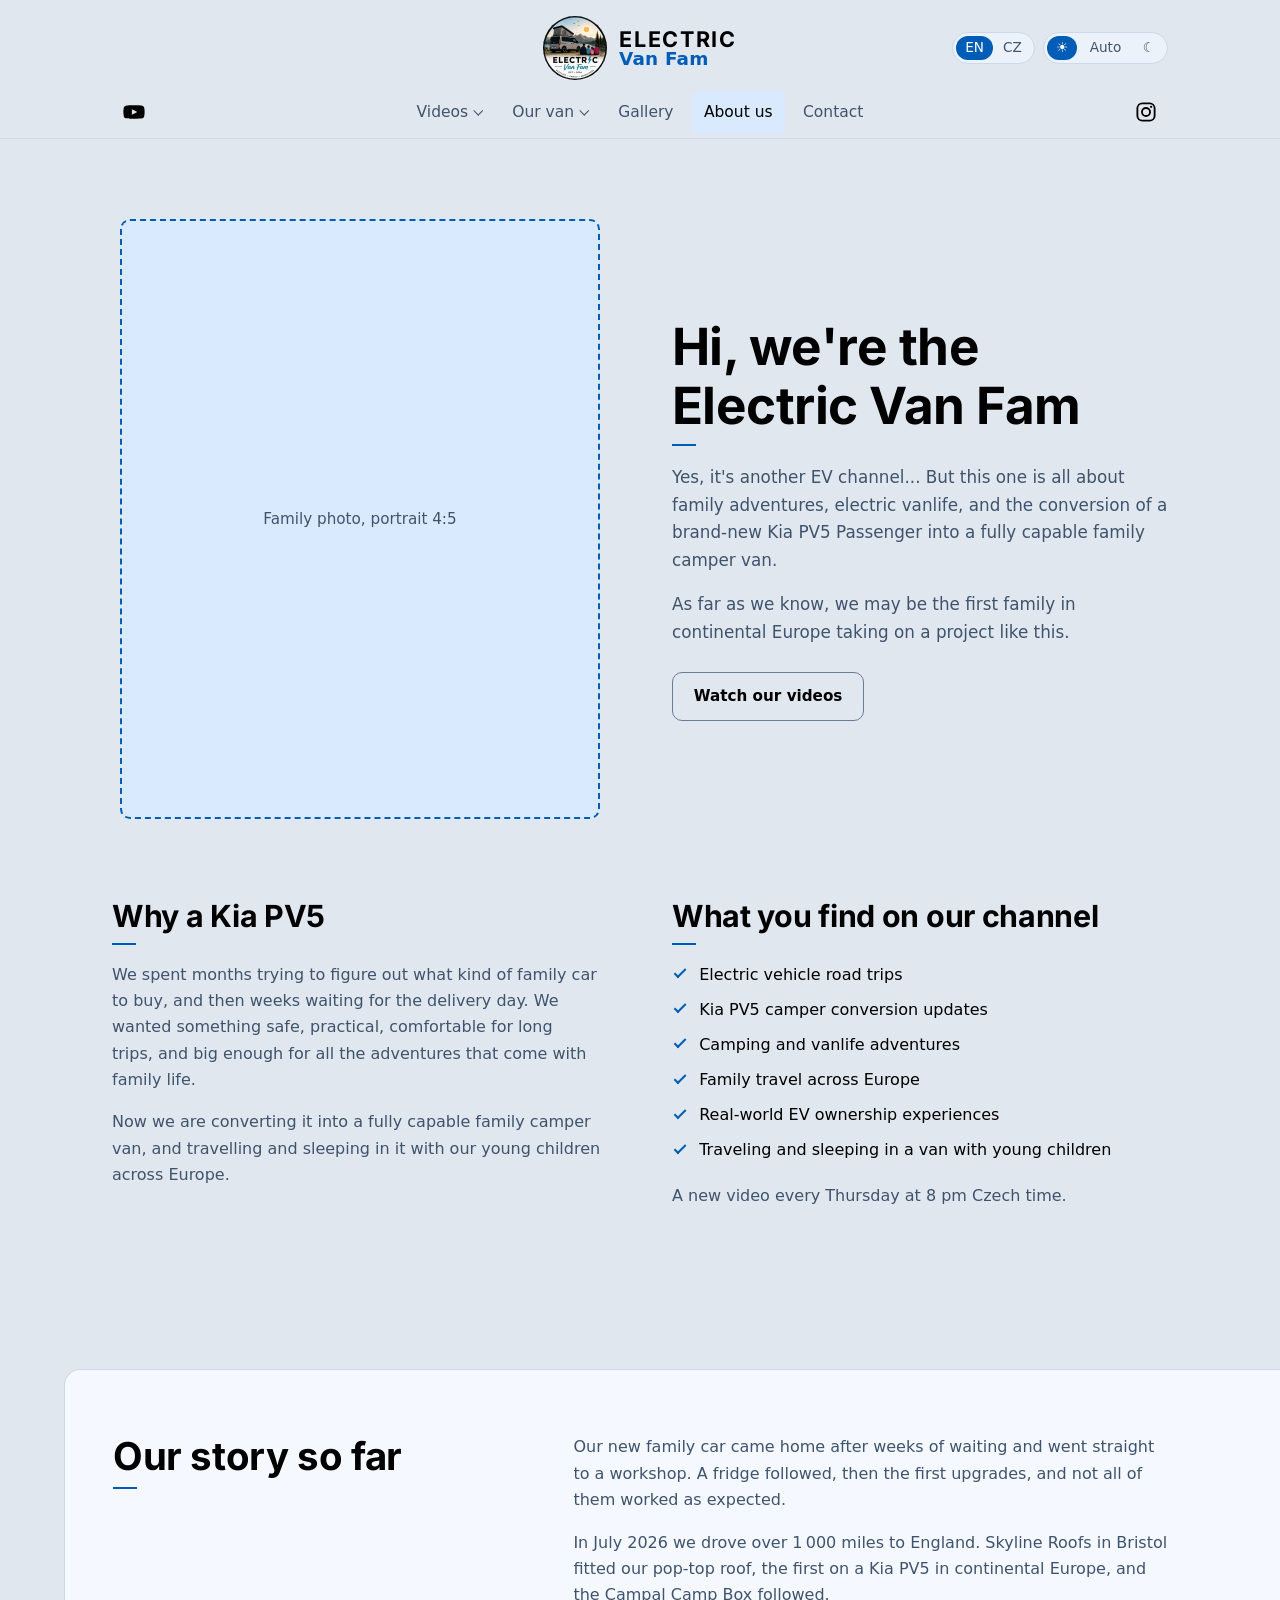
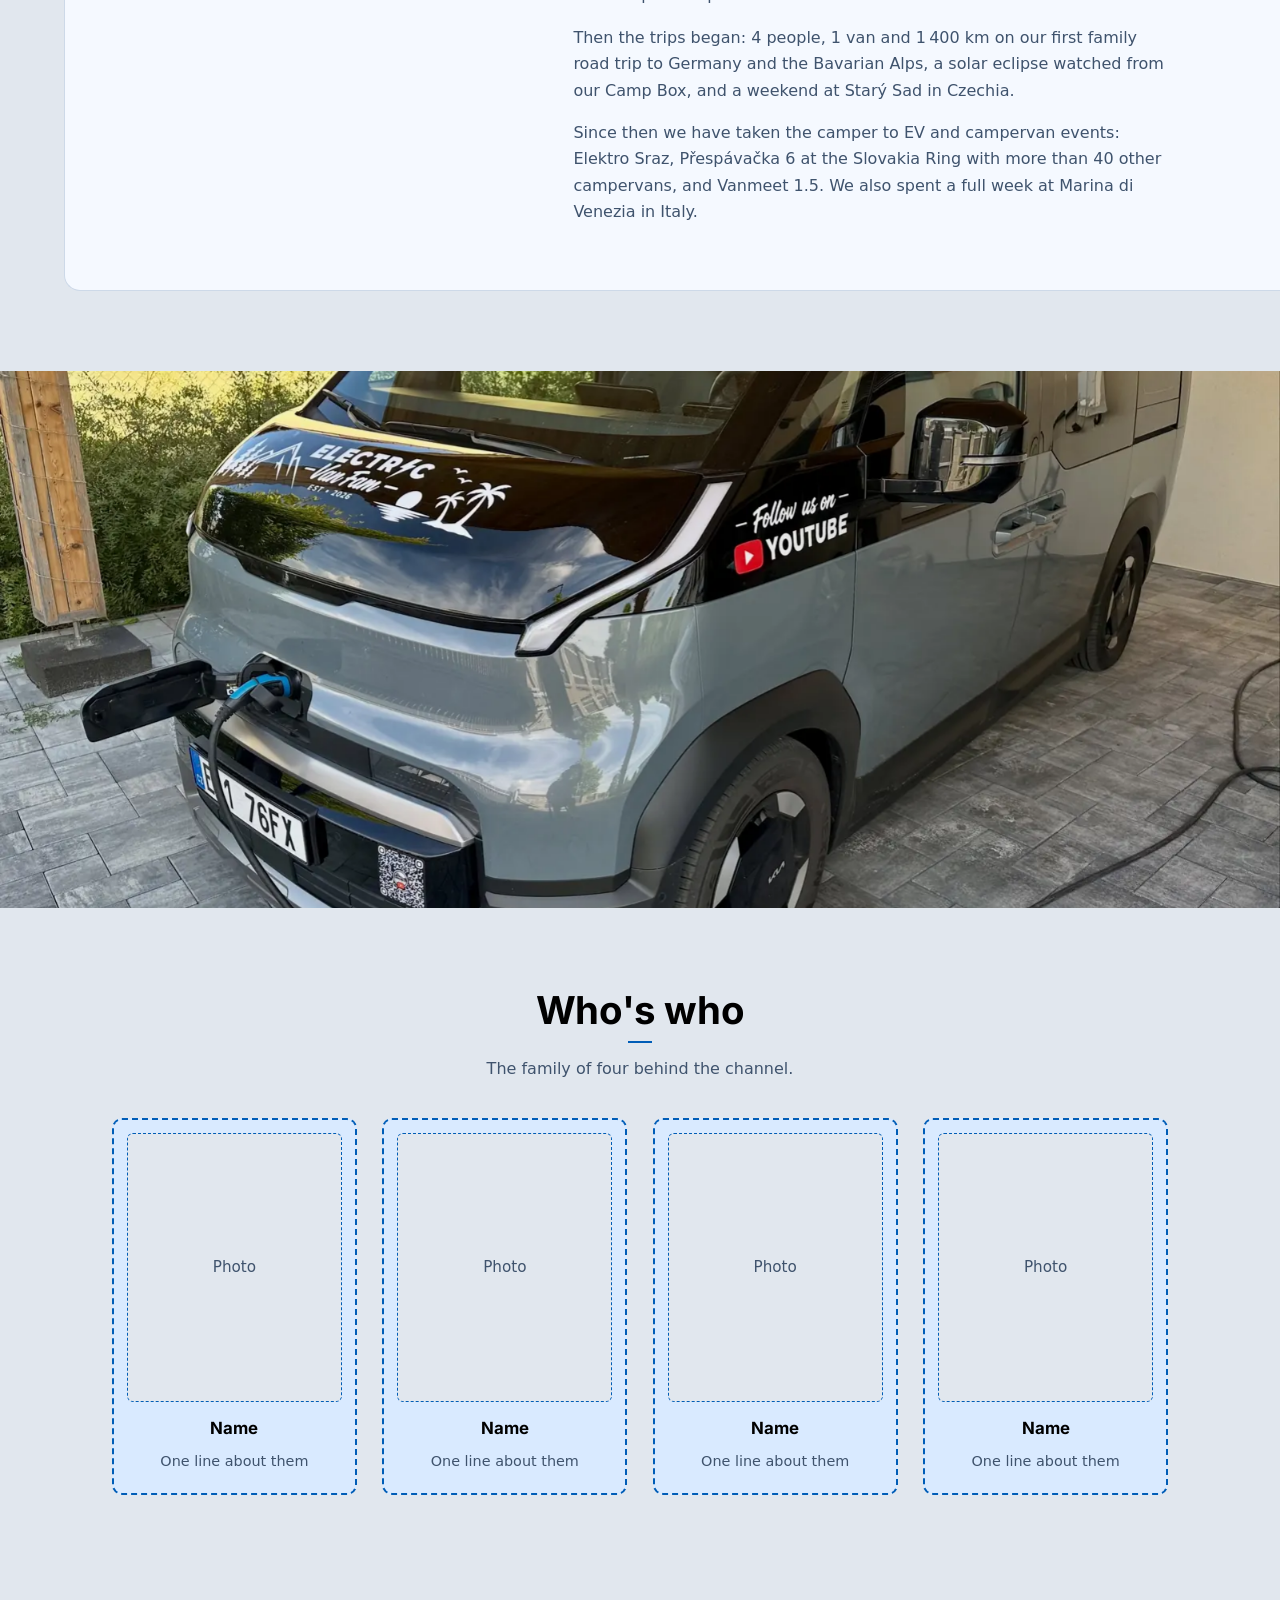
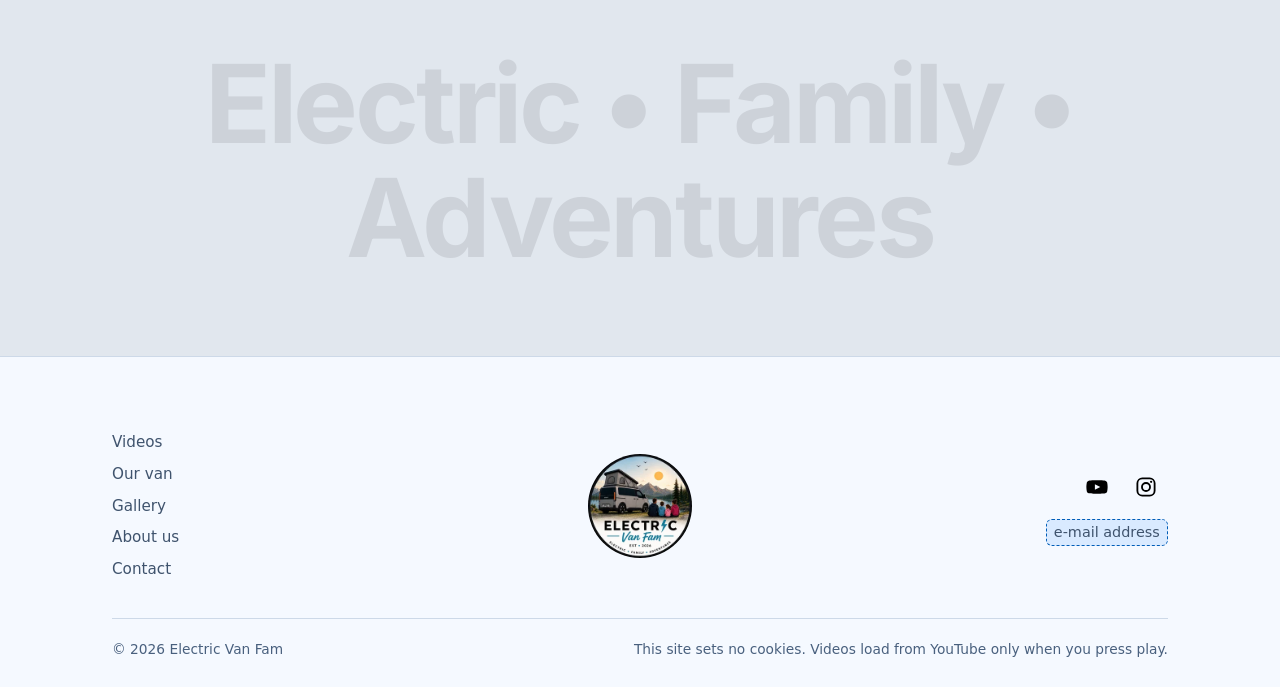
==== electric-van-web/about.html @ 64cd613d "electric-van-web: deploy site/ of jakubdostal233/electric-van-web at 565219d" ====
<!DOCTYPE html>
<html lang="en" data-theme="auto"
      data-title-en="About us - Electric Van Fam"
      data-title-cs="O nás - Electric Van Fam">
  <head>
    <meta charset="utf-8" />
    <meta name="robots" content="noindex" />
    <meta name="viewport" content="width=device-width, initial-scale=1" />
    <title>About us - Electric Van Fam</title>
    <meta name="description" content="We are the Electric Van Fam: a family of four converting a brand-new Kia PV5 Passenger into a family camper van, with electric road trips and camping across Europe." />
    <meta property="og:title" content="About us - Electric Van Fam" />
    <meta property="og:description" content="A family of four, a brand-new Kia PV5 and its camper conversion: who we are and what we share." />
    <meta property="og:type" content="website" />
    <link rel="icon" href="assets/img/favicon-32.png" sizes="32x32" type="image/png" />
    <link rel="apple-touch-icon" href="assets/img/apple-touch-icon-180.png" />

    <!-- Resolve the theme BEFORE first paint; `preload` stops the first paint from animating.
         ?theme=light|dark|auto, ?lang=en|cs and ?template=<family> deep-link a state. -->
    <script>
      (function () {
        var d = document.documentElement;
        d.classList.add("js", "preload");
        var q = new URLSearchParams(location.search);
        var ls = function (k) { try { return localStorage.getItem(k); } catch (e) { return null; } };
        d.setAttribute("data-theme", q.get("theme") || ls("pers-ui-theme") || "light");
        var tpl = q.get("template");
        if (tpl && /^(jdsign|aurora|bento|brutalist|devdark|scholarly)$/.test(tpl)) d.setAttribute("data-template", tpl);
      })();
    </script>
    <link rel="stylesheet" href="fonts/fonts.css" />
    <link rel="stylesheet" href="core/base.css" />
    <link rel="stylesheet" href="kits/site.css" />
    <!-- The design family, jdsign (its accent matches the channel's brand blue): one template stylesheet, which imports its skin. -->
    <link id="template-css" rel="stylesheet" href="templates/site/jdsign.css" />
    <script>
      (function () {
        var t = document.documentElement.getAttribute("data-template");
        if (t) document.getElementById("template-css").href = "templates/site/" + t + ".css";
      })();
    </script>
    <link rel="stylesheet" href="assets/site.css" />
  </head>
  <body>
    <!-- ===== chrome:icons (identical on every page) ===== -->
    <svg width="0" height="0" style="position:absolute" aria-hidden="true" focusable="false">
      <symbol id="i-youtube" viewBox="0 0 24 24"><path fill="currentColor" fill-rule="evenodd" d="M23.1 7.2a3 3 0 0 0-2.1-2.1C19.1 4.6 12 4.6 12 4.6s-7.1 0-9 .5A3 3 0 0 0 .9 7.2 31 31 0 0 0 .4 12c0 1.6.2 3.2.5 4.8A3 3 0 0 0 3 18.9c1.9.5 9 .5 9 .5s7.1 0 9-.5a3 3 0 0 0 2.1-2.1c.3-1.6.5-3.2.5-4.8s-.2-3.2-.5-4.8zM9.7 15.1V8.9l5.9 3.1-5.9 3.1z"/></symbol>
      <symbol id="i-instagram" viewBox="0 0 24 24"><g fill="none" stroke="currentColor" stroke-width="2"><rect x="2.6" y="2.6" width="18.8" height="18.8" rx="5.4"/><circle cx="12" cy="12" r="4.4"/></g><circle cx="17.6" cy="6.4" r="1.25" fill="currentColor"/></symbol>
      <symbol id="i-play" viewBox="0 0 24 24"><path fill="currentColor" d="M7 4.5v15l13-7.5z"/></symbol>
      <symbol id="i-bolt" viewBox="0 0 24 24"><path fill="currentColor" d="M13.5 1.5 3.8 13.6h6.6l-1.6 8.9 10-12.6h-6.7z"/></symbol>
      <symbol id="i-zoom" viewBox="0 0 24 24"><g fill="none" stroke="currentColor" stroke-width="2.2" stroke-linecap="round"><circle cx="10.5" cy="10.5" r="6.5"/><path d="M15.5 15.5 21 21M10.5 7.5v6M7.5 10.5h6"/></g></symbol>
      <symbol id="i-menu" viewBox="0 0 24 24"><path fill="none" stroke="currentColor" stroke-width="2.2" stroke-linecap="round" d="M4 7h16M4 12h16M4 17h16"/></symbol>
      <symbol id="i-x" viewBox="0 0 24 24"><path fill="none" stroke="currentColor" stroke-width="2.2" stroke-linecap="round" d="M6 6l12 12M18 6 6 18"/></symbol>
      <symbol id="i-mail" viewBox="0 0 24 24"><g fill="none" stroke="currentColor" stroke-width="2" stroke-linejoin="round"><rect x="2.5" y="4.5" width="19" height="15" rx="2.5"/><path d="m3.5 6.5 8.5 6.5 8.5-6.5"/></g></symbol>
    </svg>
    <!-- ===== /chrome:icons ===== -->

    <!-- ===== chrome:header (identical on every page except aria-current) ===== -->
    <a class="skip-link" href="#main"><span class="lang-en">Skip to content</span><span class="lang-cs">Přejít na obsah</span></a>
    <header class="site-header">
      <div class="container header-top">
        <a class="brand" href="index.html">
          <img class="brand-badge" src="assets/img/logo-256.webp" width="64" height="64" alt="" />
          <span class="brand-word"><span class="brand-top">Electric</span> <span class="brand-bottom">Van Fam</span></span>
        </a>
        <div class="header-controls">
          <div id="lang-mount"></div>
          <div id="theme-mount"></div>
        </div>
      </div>
      <div class="container header-nav-row">
        <span class="social-slot left">
          <a class="icon-link" href="https://youtube.com/@electricvanfam?si=Grp4nOMV1Lf5DhQu" target="_blank" rel="noopener"
             aria-label="Electric Van Fam on YouTube" data-aria-label-en="Electric Van Fam on YouTube" data-aria-label-cs="Electric Van Fam na YouTube"
             title="YouTube"><svg aria-hidden="true"><use href="#i-youtube"/></svg></a>
        </span>
        <button class="menu-toggle" type="button" aria-expanded="false" aria-controls="site-menu" aria-label="Open menu">
          <svg class="i-open" aria-hidden="true"><use href="#i-menu"/></svg>
          <svg class="i-close" aria-hidden="true"><use href="#i-x"/></svg>
        </button>
        <nav class="site-nav" id="site-menu" aria-label="Main" data-aria-label-en="Main" data-aria-label-cs="Hlavní">
          <ul>
            <li class="has-sub"><a href="videos.html"><span class="lang-en">Videos</span><span class="lang-cs">Videa</span></a>
              <ul class="sub">
                <li><a href="videos.html#episodes"><span class="lang-en">Episodes</span><span class="lang-cs">Díly</span></a></li>
                <li><a href="videos.html#shorts"><span class="lang-en">Shorts</span><span class="lang-cs">Shorts</span></a></li>
                <li><a href="videos.html#playlists"><span class="lang-en">Playlists</span><span class="lang-cs">Playlisty</span></a></li>
              </ul>
            </li>
            <li class="has-sub"><a href="van.html"><span class="lang-en">Our van</span><span class="lang-cs">Naše dodávka</span></a>
              <ul class="sub">
                <li><a href="van.html#build"><span class="lang-en">The build</span><span class="lang-cs">Přestavba</span></a></li>
                <li><a href="van.html#gear"><span class="lang-en">Gear &amp; partners</span><span class="lang-cs">Vybavení a partneři</span></a></li>
                <li><a href="van.html#faq"><span class="lang-en">Questions</span><span class="lang-cs">Otázky</span></a></li>
              </ul>
            </li>
            <li><a href="gallery.html"><span class="lang-en">Gallery</span><span class="lang-cs">Galerie</span></a></li>
            <li><a href="about.html" aria-current="page"><span class="lang-en">About us</span><span class="lang-cs">O nás</span></a></li>
            <li><a href="contact.html"><span class="lang-en">Contact</span><span class="lang-cs">Kontakt</span></a></li>
          </ul>
        </nav>
        <span class="social-slot right">
          <a class="icon-link" href="https://instagram.com/electric.van.fam?xtok=amt4czhjMHRxbmlt" target="_blank" rel="noopener"
             aria-label="Electric Van Fam on Instagram" data-aria-label-en="Electric Van Fam on Instagram" data-aria-label-cs="Electric Van Fam na Instagramu"
             title="Instagram"><svg aria-hidden="true"><use href="#i-instagram"/></svg></a>
        </span>
      </div>
    </header>
    <!-- ===== /chrome:header ===== -->

    <main id="main">
      <!-- ================= TWO-COLUMN INTRO ================= -->
      <section class="section about-intro" aria-labelledby="page-title">
        <div class="container intro-2col">
          <div class="intro-media">
            <!-- TODO(owner): a family photo for the About page, portrait 4:5, at least 1200 px wide -->
            <div class="todo-block intro-photo"><span class="lang-en">Family photo, portrait 4:5</span><span class="lang-cs">Rodinná fotka na výšku, 4:5</span></div>
          </div>
          <div class="intro-text">
            <h1 id="page-title"><span class="lang-en">Hi, we're the Electric Van Fam</span><span class="lang-cs">Ahoj, jsme Electric Van Fam</span></h1>
            <div class="lang-en">
              <p>Yes, it's another EV channel... But this one is all about family adventures, electric vanlife, and the conversion of a brand-new Kia PV5 Passenger into a fully capable family camper van.</p>
              <p>As far as we know, we may be the first family in continental Europe taking on a project like this.</p>
            </div>
            <div class="lang-cs">
              <p>Ano, další kanál o elektromobilech... Tenhle je ale hlavně o rodinných dobrodružstvích, elektrickém vanlife a přestavbě zbrusu nové Kia PV5 Passenger na plnohodnotnou rodinnou obytnou dodávku.</p>
              <p>Pokud víme, jsme možná první rodina v kontinentální Evropě, která se do takového projektu pustila.</p>
            </div>
            <a class="btn btn-ghost" href="videos.html"><span class="lang-en">Watch our videos</span><span class="lang-cs">Pustit si naše videa</span></a>
          </div>
        </div>
      </section>

      <!-- ================= TWO TEXT COLUMNS ================= -->
      <section class="section" aria-label="Why a Kia PV5, and what is on our channel" data-aria-label-en="Why a Kia PV5, and what is on our channel" data-aria-label-cs="Proč Kia PV5 a co je na našem kanálu">
        <div class="container text-cols">
          <div class="text-col reveal">
            <h2><span class="lang-en">Why a Kia PV5</span><span class="lang-cs">Proč právě Kia PV5</span></h2>
            <div class="lang-en">
              <p>We spent months trying to figure out what kind of family car to buy, and then weeks waiting for the delivery day. We wanted something safe, practical, comfortable for long trips, and big enough for all the adventures that come with family life.</p>
              <p>Now we are converting it into a fully capable family camper van, and travelling and sleeping in it with our young children across Europe.</p>
            </div>
            <div class="lang-cs">
              <p>Několik měsíců jsme vybírali, jaké rodinné auto koupit, a pak týdny čekali na den předání. Chtěli jsme auto bezpečné, praktické, pohodlné na dlouhé cesty a dost velké na všechna dobrodružství, která rodinný život přináší.</p>
              <p>Teď z něj děláme plnohodnotnou rodinnou obytnou dodávku a cestujeme a spíme v ní s našimi malými dětmi po Evropě.</p>
            </div>
          </div>
          <div class="text-col reveal">
            <h2><span class="lang-en">What you find on our channel</span><span class="lang-cs">Co najdete na našem kanálu</span></h2>
            <ul class="tick-list lang-en">
              <li>Electric vehicle road trips</li>
              <li>Kia PV5 camper conversion updates</li>
              <li>Camping and vanlife adventures</li>
              <li>Family travel across Europe</li>
              <li>Real-world EV ownership experiences</li>
              <li>Traveling and sleeping in a van with young children</li>
            </ul>
            <ul class="tick-list lang-cs">
              <li>Výlety elektromobilem</li>
              <li>Novinky z přestavby Kia PV5 na obytňák</li>
              <li>Kempování a vanlife</li>
              <li>Rodinné cestování po Evropě</li>
              <li>Skutečné zkušenosti s elektromobilem v běžném provozu</li>
              <li>Cestování a spaní v dodávce s malými dětmi</li>
            </ul>
            <p class="lang-en">A new video every Thursday at 8 pm Czech time.</p>
            <p class="lang-cs">Nové video každý čtvrtek ve 20:00.</p>
          </div>
        </div>
      </section>

      <!-- ================= OFFSET BOX: OUR STORY ================= -->
      <section class="offset-wrap" aria-labelledby="story-title">
        <div class="offset-box">
          <div class="offset-inner text-split">
            <div class="offset-text reveal">
              <h2 id="story-title"><span class="lang-en">Our story so far</span><span class="lang-cs">Náš dosavadní příběh</span></h2>
            </div>
            <div class="offset-text reveal">
              <div class="lang-en">
                <p>Our new family car came home after weeks of waiting and went straight to a workshop. A fridge followed, then the first upgrades, and not all of them worked as expected.</p>
                <p>In July 2026 we drove over 1&#8239;000 miles to England. Skyline Roofs in Bristol fitted our pop-top roof, the first on a Kia PV5 in continental Europe, and the Campal Camp Box followed.</p>
                <p>Then the trips began: 4 people, 1 van and 1&#8239;400 km on our first family road trip to Germany and the Bavarian Alps, a solar eclipse watched from our Camp Box, and a weekend at Starý Sad in Czechia.</p>
                <p>Since then we have taken the camper to EV and campervan events: Elektro Sraz, Přespávačka 6 at the Slovakia Ring with more than 40 other campervans, and Vanmeet 1.5. We also spent a full week at Marina di Venezia in Italy.</p>
              </div>
              <div class="lang-cs">
                <p>Naše nové rodinné auto dorazilo po týdnech čekání a hned jelo do dílny. Pak přišla lednice a první vylepšení, a ne všechna dopadla podle plánu.</p>
                <p>V červenci 2026 jsme ujeli přes 1&#8239;000 mil do Anglie. Skyline Roofs v Bristolu nám namontovali výklopnou střechu, první na Kia PV5 v kontinentální Evropě, a pak přišel Campal Camp Box.</p>
                <p>Pak začaly výlety: čtyři lidé, jedna dodávka a 1&#8239;400 km na naší první rodinné cestě do Německa a Bavorských Alp, zatmění Slunce sledované z Camp Boxu a víkend ve Starém Sadu.</p>
                <p>Od té doby jsme s obytňákem byli na srazech elektromobilů a obytných aut: na Elektro Srazu, na Přespávačce 6 na Slovakia Ringu s více než 40 dalšími obytňáky a na Vanmeetu 1.5. A celý týden jsme strávili v Marina di Venezia v Itálii.</p>
              </div>
            </div>
          </div>
        </div>
      </section>

      <!-- ================= PARALLAX BAND ================= -->
      <div class="band" aria-hidden="true">
        <img src="assets/img/ig/DdPMs1oCEB_-1600.webp"
             srcset="assets/img/ig/DdPMs1oCEB_-800.webp 800w, assets/img/ig/DdPMs1oCEB_-1600.webp 1600w, assets/img/ig/DdPMs1oCEB_-2400.webp 2400w"
             sizes="100vw" alt="" loading="lazy" />
      </div>

      <!-- ================= WHO'S WHO ================= -->
      <section class="section" aria-labelledby="who-title">
        <div class="container">
          <div class="section-head center">
            <h2 id="who-title"><span class="lang-en">Who's who</span><span class="lang-cs">Kdo je kdo</span></h2>
            <p class="lang-en">The family of four behind the channel.</p>
            <p class="lang-cs">Čtyřčlenná rodina, která za kanálem stojí.</p>
          </div>
          <div class="people-grid">
            <!-- TODO(owner): family member 1 - a portrait photo (4:5), the first name and one line about them -->
            <div class="todo-block person-card">
              <span class="person-photo"><span class="lang-en">Photo</span><span class="lang-cs">Fotka</span></span>
              <strong class="person-name"><span class="lang-en">Name</span><span class="lang-cs">Jméno</span></strong>
              <span class="person-line"><span class="lang-en">One line about them</span><span class="lang-cs">Jedna věta o něm nebo o ní</span></span>
            </div>
            <!-- TODO(owner): family member 2 - a portrait photo (4:5), the first name and one line about them -->
            <div class="todo-block person-card">
              <span class="person-photo"><span class="lang-en">Photo</span><span class="lang-cs">Fotka</span></span>
              <strong class="person-name"><span class="lang-en">Name</span><span class="lang-cs">Jméno</span></strong>
              <span class="person-line"><span class="lang-en">One line about them</span><span class="lang-cs">Jedna věta o něm nebo o ní</span></span>
            </div>
            <!-- TODO(owner): family member 3 - a portrait photo (4:5), the first name and one line about them -->
            <div class="todo-block person-card">
              <span class="person-photo"><span class="lang-en">Photo</span><span class="lang-cs">Fotka</span></span>
              <strong class="person-name"><span class="lang-en">Name</span><span class="lang-cs">Jméno</span></strong>
              <span class="person-line"><span class="lang-en">One line about them</span><span class="lang-cs">Jedna věta o něm nebo o ní</span></span>
            </div>
            <!-- TODO(owner): family member 4 - a portrait photo (4:5), the first name and one line about them -->
            <div class="todo-block person-card">
              <span class="person-photo"><span class="lang-en">Photo</span><span class="lang-cs">Fotka</span></span>
              <strong class="person-name"><span class="lang-en">Name</span><span class="lang-cs">Jméno</span></strong>
              <span class="person-line"><span class="lang-en">One line about them</span><span class="lang-cs">Jedna věta o něm nebo o ní</span></span>
            </div>
          </div>
        </div>
      </section>

      <!-- ================= GIANT TAGLINE ================= -->
      <div class="tagline-giant" aria-hidden="true"><p>Electric • Family • Adventures</p></div>
    </main>

    <!-- ===== chrome:footer (identical on every page) ===== -->
    <footer class="site-footer">
      <div class="container">
        <div class="footer-cols">
          <ul class="footer-nav">
            <li><a href="videos.html"><span class="lang-en">Videos</span><span class="lang-cs">Videa</span></a></li>
            <li><a href="van.html"><span class="lang-en">Our van</span><span class="lang-cs">Naše dodávka</span></a></li>
            <li><a href="gallery.html"><span class="lang-en">Gallery</span><span class="lang-cs">Galerie</span></a></li>
            <li><a href="about.html"><span class="lang-en">About us</span><span class="lang-cs">O nás</span></a></li>
            <li><a href="contact.html"><span class="lang-en">Contact</span><span class="lang-cs">Kontakt</span></a></li>
          </ul>
          <div class="footer-logo"><img src="assets/img/logo-256.webp" width="104" height="104" loading="lazy" alt="Electric Van Fam" /></div>
          <div class="footer-contact">
            <div class="socials">
              <a class="icon-link" href="https://youtube.com/@electricvanfam?si=Grp4nOMV1Lf5DhQu" target="_blank" rel="noopener" aria-label="YouTube"><svg aria-hidden="true"><use href="#i-youtube"/></svg></a>
              <a class="icon-link" href="https://instagram.com/electric.van.fam?xtok=amt4czhjMHRxbmlt" target="_blank" rel="noopener" aria-label="Instagram"><svg aria-hidden="true"><use href="#i-instagram"/></svg></a>
            </div>
            <!-- TODO(owner): the family's public e-mail address -->
            <span class="todo"><span class="lang-en">e-mail address</span><span class="lang-cs">e-mailová adresa</span></span>
          </div>
        </div>
        <div class="footer-bottom">
          <p>© 2026 Electric Van Fam</p>
          <p class="lang-en">This site sets no cookies. Videos load from YouTube only when you press play.</p>
          <p class="lang-cs">Tento web nepoužívá cookies. Videa se z YouTube načtou až po kliknutí na přehrát.</p>
        </div>
      </div>
    </footer>
    <!-- ===== /chrome:footer ===== -->

    <script src="core/theme.js"></script>
    <script src="core/lang.js"></script>
    <script src="assets/site.js"></script>
  </body>
</html>
---- electric-van-web/fonts/fonts.css ----
/* pers-ui - self-hosted @font-face declarations (SIL OFL 1.1, see LICENSE.md).
   woff2 files are fetched by fetch-fonts.sh. If they are absent, every template
   falls back to a system stack (defined per template), so the gallery still works. */

/* Inter - body sans, all templates */
@font-face { font-family: "Inter"; font-style: normal; font-weight: 400; font-display: swap; src: url("./inter/inter-400.woff2") format("woff2"); }
@font-face { font-family: "Inter"; font-style: normal; font-weight: 500; font-display: swap; src: url("./inter/inter-500.woff2") format("woff2"); }
@font-face { font-family: "Inter"; font-style: normal; font-weight: 600; font-display: swap; src: url("./inter/inter-600.woff2") format("woff2"); }
@font-face { font-family: "Inter"; font-style: normal; font-weight: 700; font-display: swap; src: url("./inter/inter-700.woff2") format("woff2"); }
@font-face { font-family: "Inter"; font-style: italic; font-weight: 400; font-display: swap; src: url("./inter/inter-400i.woff2") format("woff2"); }


/* JetBrains Mono - monospace accents, devdark template */
@font-face { font-family: "JetBrains Mono"; font-style: normal; font-weight: 400; font-display: swap; src: url("./jetbrains-mono/jetbrains-mono-400.woff2") format("woff2"); }
@font-face { font-family: "JetBrains Mono"; font-style: normal; font-weight: 500; font-display: swap; src: url("./jetbrains-mono/jetbrains-mono-500.woff2") format("woff2"); }
@font-face { font-family: "JetBrains Mono"; font-style: normal; font-weight: 700; font-display: swap; src: url("./jetbrains-mono/jetbrains-mono-700.woff2") format("woff2"); }
---- electric-van-web/core/base.css ----
/* ============================================================================
   pers-ui - core/base.css
   Consumer-agnostic foundation: reset, layout, typography, a11y, controls, and
   the GENERIC components (buttons, tags, badge, table, code, blockquote, alert,
   forms, footer) - all driven by a CSS custom-property token contract. Load a
   SKIN (skins/<family>.css) for the values and a KIT (kits/site.css or
   kits/docs.css) for page-archetype components. See README.md.

   Token contract a skin must define (values below are neutral fallbacks so
   core/base.css is viewable on its own):
     Surfaces  --bg --surface --surface-2 --border --border-strong
     Text      --text --text-muted --text-faint
     Accent    --accent --accent-2 --accent-contrast --accent-soft --ring
     Shape     --radius-sm --radius --radius-lg
     Depth     --shadow --shadow-lg
     Type      --font-body --font-display --font-mono
     Metrics   --maxw --section-pad
   And for an application kit, the layer added 2026-09-21:
     Spacing   --space-3xs --space-2xs --space-xs --space-sm --space-md --space-lg --space-xl
     Scale     --text-2xs --text-xs --text-sm --text-base --text-xl
     Rhythm    --leading-tight --leading-body
     Shape     --radius-pill --hairline
     Motion    --duration-fast --duration-base --ease-standard
     Solid     --surface-3 --surface-4   (OPAQUE in every skin, for controls)
     State     --focus --focus-width --hover --disabled --accent-fg
               --error --success --warning
   ============================================================================ */

:root {
  --bg: #ffffff;
  --surface: #f7f7f8;
  --surface-2: #eeeef0;
  --border: #e2e2e6;
  --border-strong: #cfcfd6;
  --text: #17171a;
  --text-muted: #5a5a66;
  --text-faint: #8a8a95;
  --accent: #3b5bdb;
  --accent-2: #6f9bff;
  --accent-contrast: #ffffff;
  --accent-soft: rgba(59, 91, 219, 0.1);
  --ring: rgba(59, 91, 219, 0.45);
  --radius-sm: 6px;
  --radius: 12px;
  --radius-lg: 20px;
  --shadow: 0 1px 3px rgba(0, 0, 0, 0.08), 0 1px 2px rgba(0, 0, 0, 0.04);
  --shadow-lg: 0 12px 32px rgba(0, 0, 0, 0.12);
  --font-body: system-ui, -apple-system, "Segoe UI", Roboto, sans-serif;
  --font-display: var(--font-body);
  --font-mono: ui-monospace, "JetBrains Mono", "SFMono-Regular", Menlo, Consolas, monospace;
  --maxw: 1080px;
  --section-pad: clamp(3rem, 8vw, 6rem);

  /* ---- the application layer ------------------------------------------------
     Everything above is what a document or a site needs. A dense application -
     a form of labelled controls, a console, a status banner - needs a spacing
     scale, a type scale, motion and semantic state colour as well, and it needs
     them from EVERY skin rather than from one.

     They live here because this file's job is a neutral default for every token
     in the contract: a skin overrides what its design language cares about and
     inherits the rest. Put them in the skins instead and each of the six owes
     twenty-nine values, five of the six by hand, with nothing checking that any
     of them arrived.

     The structural ones are deliberately identical to jdsign's: a spacing step
     is not a matter of design language, and two scales that agree everywhere
     except one skin is a bug waiting rather than an expression of taste. The
     chromatic ones are neutral and AA-clean against the surfaces above; a skin
     that wants its own red says so.
     -------------------------------------------------------------------------- */
  --space-3xs: 2px;
  --space-2xs: 4px;
  --space-xs: 6px;
  --space-sm: 8px;
  --space-md: 12px;
  --space-lg: 16px;
  --space-xl: 24px;

  --text-2xs: 0.7rem;
  --text-xs: 0.8rem;
  --text-sm: 0.9rem;
  --text-base: 1rem;
  --text-xl: 1.563rem;
  --leading-tight: 1.25;
  --leading-body: 1.6;

  --radius-pill: 999px;
  --hairline: 1px;
  --duration-fast: 120ms;
  --duration-base: 200ms;
  --ease-standard: cubic-bezier(0.2, 0, 0, 1);

  /* Two rungs above and one below the surface ramp, for a control that must read
     as solid. OPAQUE BY CONTRACT: a control painted with a translucent value
     composites against whatever sits behind it, so the same button reads as two
     colours on one page. --surface-2 is translucent in aurora by design, which
     is exactly why a control must not use it. */
  --surface-3: #ffffff;
  --surface-4: #e4e4e8;

  /* The background a native <select> and its option list paint with. It follows
     the raised-control rung unless a skin gives it a colour of its own, which is
     what aurora does - its selects sit on a different plane from its cards. */
  --select-bg: var(--surface-3);

  /* The optional decorative backdrop, layered UNDER --bg by a page that wants
     one: `background: var(--mesh), var(--bg)`. `none` is a valid background-image
     layer, so that declaration stays valid on a skin that offers no backdrop -
     which matters, because an UNDEFINED --mesh invalidates the whole shorthand
     and the page loses its background colour too. Only aurora defines one. */
  --mesh: none;

  --focus: #005db7;
  --focus-width: 3px;
  --hover: #f2f4f8;
  --disabled: #6b6b76;
  --accent-fg: #ffffff;
  --error: #bf001e;
  --success: #006e30;
  --warning: #865400;

  color-scheme: light;
}

/* ---- the application layer, dark -------------------------------------------
   Only the chromatic half is repeated here. A spacing step and a type scale do
   not change with the theme, and repeating them would be two places to edit.

   This block exists because base.css had NO dark defaults at all before: every
   skin carried its own, which was fine while every token a kit used came from
   the skin. The moment a default lives here, a dark skin that does not override
   it inherits the light value - and --surface-3: #ffffff on devdark is a white
   panel on a near-black page. Both selector forms, matching the skins.
   -------------------------------------------------------------------------- */
[data-theme="dark"] {
  --surface-3: #2f343a;
  --surface-4: #14171c;
  --focus: #4e9eff;
  --hover: #24292e;
  --disabled: #8b8b96;
  --accent-fg: #0a0e12;
  --error: #ff6b65;
  --success: #00b352;
  --warning: #d88a00;
}

@media (prefers-color-scheme: dark) {
  :root:not([data-theme="light"]) {
    --surface-3: #2f343a;
    --surface-4: #14171c;
    --focus: #4e9eff;
    --hover: #24292e;
    --disabled: #8b8b96;
    --accent-fg: #0a0e12;
    --error: #ff6b65;
    --success: #00b352;
    --warning: #d88a00;
  }
}

/* Suppress transitions during initial load (removed via JS after `load`) so the
   resolved theme paints instantly instead of animating in from the base defaults. */
html.preload *, html.preload *::before, html.preload *::after { transition: none !important; }

/* ---- reset ---------------------------------------------------------------- */
*, *::before, *::after { box-sizing: border-box; }
* { margin: 0; }
html { -webkit-text-size-adjust: 100%; scroll-behavior: smooth; }
body {
  font-family: var(--font-body);
  background: var(--bg);
  color: var(--text);
  line-height: 1.65;
  -webkit-font-smoothing: antialiased;
  text-rendering: optimizeLegibility;
  transition: background-color 0.3s ease, color 0.3s ease;
}
img, svg, video { display: block; max-width: 100%; height: auto; }
input, button, textarea, select { font: inherit; color: inherit; }
button { cursor: pointer; }
a { color: var(--accent); text-decoration: none; }
a:hover { text-decoration: underline; }
ul, ol { padding-left: 1.25rem; }
:target { scroll-margin-top: 6rem; }

/* ---- typography ----------------------------------------------------------- */
h1, h2, h3, h4 {
  font-family: var(--font-display);
  line-height: 1.15;
  font-weight: 700;
  letter-spacing: -0.01em;
  text-wrap: balance;
}
h1 { font-size: clamp(2.4rem, 6vw, 4rem); }
h2 { font-size: clamp(1.7rem, 3.5vw, 2.4rem); }
h3 { font-size: 1.2rem; }
p { text-wrap: pretty; }

/* ---- accessibility helpers ------------------------------------------------ */
.visually-hidden {
  position: absolute; width: 1px; height: 1px; padding: 0; margin: -1px;
  overflow: hidden; clip: rect(0 0 0 0); white-space: nowrap; border: 0;
}
.skip-link {
  position: absolute; left: 0.5rem; top: -3rem; z-index: 100;
  background: var(--accent); color: var(--accent-contrast);
  padding: 0.5rem 0.9rem; border-radius: var(--radius-sm);
  transition: top 0.2s ease;
}
.skip-link:focus { top: 0.5rem; text-decoration: none; }

:where(a, button, input, textarea, select, [tabindex]):focus-visible {
  outline: 2px solid var(--ring);
  outline-offset: 2px;
  border-radius: var(--radius-sm);
}

/* ---- layout --------------------------------------------------------------- */
.container { width: 100%; max-width: var(--maxw); margin-inline: auto; padding-inline: clamp(1.1rem, 4vw, 2rem); }
.section { padding-block: var(--section-pad); }
.section + .section { padding-top: 0; }

.eyebrow {
  font-family: var(--font-mono);
  font-size: 0.8rem;
  letter-spacing: 0.08em;
  text-transform: uppercase;
  color: var(--text-muted);
  margin-bottom: 0.9rem;
}
.section-title { margin-bottom: 1.6rem; }
.section-title + .section-lead { margin-top: -0.8rem; }
.section-lead { color: var(--text-muted); max-width: 62ch; margin-bottom: 2rem; font-size: 1.05rem; }
.prose { max-width: 68ch; }
.prose p + p { margin-top: 1rem; }
.meta-line { font-size: 0.85rem; color: var(--text-muted); margin-bottom: 1.1rem; }
.meta-line strong { color: var(--text); font-weight: 600; }
.prose a { text-decoration: underline; text-underline-offset: 2px; }

/* ---- header / nav --------------------------------------------------------- */
.site-header {
  position: sticky; top: 0; z-index: 50;
  background: color-mix(in srgb, var(--bg) 82%, transparent);
  backdrop-filter: saturate(150%) blur(10px);
  border-bottom: 1px solid var(--border);
}
.header-inner {
  display: flex; align-items: center; gap: 1rem;
  min-height: 4rem; padding-block: 0.6rem;
}
.brand {
  font-family: var(--font-display);
  font-weight: 700; font-size: 1.1rem; color: var(--text);
  letter-spacing: -0.01em;
}
.brand:hover { text-decoration: none; }

/* ---- the signature mark in a page header -----------------------------------------
   THE ONE CONTRACT for placing Jakub's mark in the header of an HTML deliverable. Put
   the mark:layout SVG inline as the first child of whatever the page calls its header -
   `a.brand` here, pandoc's `#title-block-header` in a document, `.tg-header` in a tool -
   and give the <svg> class="brand-mark". The consumer owns the markup; this owns the size,
   the clear space and the ink, so six consumers cannot each decide differently.

   INLINE, NEVER <img>. brand/mark.svg carries fill="currentColor", which is the whole
   reason mark:layout exists as a separate asset from the favicon set - an <img src> gives
   currentColor nothing to resolve and the mark paints black on every skin, including the
   dark ones. Inlined, it takes the header's own colour and follows every skin and mode
   for free.

   SIZE AND CLEAR SPACE ARE BOTH MEASURED, in mark/two-three-reciprocal/USAGE.md, and both
   derive from one value here so they cannot drift apart. The mark follows the type it sits
   beside (1em) but never goes under its measured floor of 20px - the machine floor is 10px
   and the eye floor 12px, and 20px is where the two strokes stay unambiguous. The clear
   space is 24 units of the 256 unit canvas on every side, held as a ratio so it survives
   scaling: 9.375% of the mark's own box. Nothing may enter that band - no text, no rule,
   no image edge, no other logo - which is why it is a margin rather than a parent's gap. A
   gap guards only the side it sits between, and a spacing-scale value can be re-tuned by
   someone not thinking about the mark at all.

   WHERE THIS DOES NOT REACH, and both are deliberate rather than forgotten. kits/cv.css
   is its own reset and never loads this file, so a CV sheet carries no mark - Jakub's
   instruction, 2026-09-22. kits/deck.css likewise, and a deck needs nothing from here: it
   has carried the mark since 0.61.1 through its own --deck-logo slot, which
   scaffold-present.sh fills with mark:deck-brand by default. So the exclusions are a
   property of the architecture, not a list anyone has to remember. */
.brand-mark {
  --brand-mark-size: max(20px, 1em);
  /* inline-block, and it is not a preference: this file's own reset above sets
     `img, svg, video { display: block }`, which put the mark on its own line ABOVE the
     wordmark in every header. Seen in a render. inline-block sits it beside the text in a
     plain header and still behaves as a flex item where the header is a flex row. */
  display: inline-block;
  inline-size: var(--brand-mark-size);
  block-size: var(--brand-mark-size);
  margin: calc(var(--brand-mark-size) * 0.09375);
  flex: 0 0 auto;
  align-self: center;
  vertical-align: middle;
  /* Restated although the file's root element carries it: an inliner that copies the
     paths without the root attribute would otherwise paint the browser default black. */
  fill: currentColor;
}
.site-nav { display: flex; gap: 1.4rem; margin-left: auto; }
.site-nav a { color: var(--text-muted); font-size: 0.95rem; }
.site-nav a:hover { color: var(--text); text-decoration: none; }
.header-controls { display: flex; align-items: center; gap: 0.6rem; margin-left: 1rem; }
@media (max-width: 720px) {
  .site-nav { display: none; }
  .header-controls { margin-left: auto; }
}

/* ---- controls: theme toggle + template switcher --------------------------- */
.control {
  display: inline-flex; align-items: center; gap: 0.25rem;
  background: var(--surface); border: 1px solid var(--border);
  border-radius: 999px; padding: 0.2rem;
}
.control button {
  border: 0; background: transparent; color: var(--text-muted);
  padding: 0.3rem 0.55rem; border-radius: 999px; line-height: 1;
  font-size: 0.85rem; transition: background-color 0.2s ease, color 0.2s ease;
}
.control button:hover { color: var(--text); }
.control button.active { background: var(--accent); color: var(--accent-contrast); }
.template-switch select {
  background: var(--surface); border: 1px solid var(--border); color: var(--text);
  border-radius: 999px; padding: 0.35rem 0.7rem; font-size: 0.85rem;
}

/* ---- buttons -------------------------------------------------------------- */
.btn {
  display: inline-flex; align-items: center; gap: 0.5rem;
  padding: 0.7rem 1.3rem; border-radius: var(--radius);
  border: 1px solid transparent; font-weight: 600; font-size: 0.95rem;
  transition: transform 0.15s ease, background-color 0.2s ease, border-color 0.2s ease, box-shadow 0.2s ease;
}
.btn:hover { text-decoration: none; transform: translateY(-1px); }
.btn:active { transform: translateY(0); }
.btn-primary { background: var(--accent); color: var(--accent-contrast); }
.btn-primary:hover { box-shadow: var(--shadow-lg); }
.btn-ghost { background: transparent; color: var(--text); border-color: var(--border-strong); }
.btn-ghost:hover { background: var(--surface); }
.btn-sm { padding: 0.45rem 0.9rem; font-size: 0.85rem; }

/* ---- cards ---------------------------------------------------------------- */
.card {
  background: var(--surface); border: 1px solid var(--border);
  border-radius: var(--radius-lg); padding: 1.5rem;
  transition: transform 0.2s ease, box-shadow 0.2s ease, border-color 0.2s ease;
}
.card:hover { box-shadow: var(--shadow-lg); }

/* ---- tags ----------------------------------------------------------------- */
.tags { list-style: none; padding: 0; display: flex; flex-wrap: wrap; gap: 0.5rem; }
.tag {
  font-size: 0.82rem; padding: 0.28rem 0.7rem; border-radius: 999px;
  background: var(--accent-soft); color: var(--text); border: 1px solid var(--border);
  font-family: var(--font-mono);
}

/* ---- badge ---------------------------------------------------------------- */
.badge {
  flex-shrink: 0; font-size: 0.72rem; font-family: var(--font-mono);
  text-transform: uppercase; letter-spacing: 0.05em;
  padding: 0.2rem 0.55rem; border-radius: 999px;
  background: var(--surface-2); color: var(--text-muted); border: 1px solid var(--border);
}

/* ---- two-column component grid -------------------------------------------- */
.component-grid { display: grid; gap: 1.5rem; grid-template-columns: 1fr 1fr; }
@media (max-width: 720px) { .component-grid { grid-template-columns: 1fr; } }

/* ---- forms ---------------------------------------------------------------- */
.field { display: flex; flex-direction: column; gap: 0.35rem; margin-bottom: 1rem; }
.field label { font-size: 0.85rem; font-weight: 600; color: var(--text-muted); }
.field input, .field textarea {
  background: var(--bg); border: 1px solid var(--border-strong);
  border-radius: var(--radius-sm); padding: 0.65rem 0.8rem;
  transition: border-color 0.2s ease, box-shadow 0.2s ease;
}
.field input:focus, .field textarea:focus {
  border-color: var(--accent); /* the shared :focus-visible outline supplies the ring */
}

/* ---- table ---------------------------------------------------------------- */
table { width: 100%; border-collapse: collapse; font-size: 0.92rem; }
caption { text-align: left; color: var(--text-faint); font-size: 0.82rem; margin-bottom: 0.5rem; }
th, td { text-align: left; padding: 0.6rem 0.8rem; border-bottom: 1px solid var(--border); }
thead th { color: var(--text-muted); font-size: 0.78rem; text-transform: uppercase; letter-spacing: 0.05em; }
tbody tr:hover { background: var(--surface); }

/* ---- code ----------------------------------------------------------------- */
pre, code, kbd, samp { font-family: var(--font-mono); font-size: 0.88em; }
pre {
  background: var(--surface); border: 1px solid var(--border);
  border-radius: var(--radius); padding: 1.1rem 1.2rem; overflow-x: auto; line-height: 1.6;
}
:not(pre) > code {
  background: var(--surface-2); padding: 0.12em 0.4em; border-radius: var(--radius-sm);
}
.code-comment { color: var(--text-faint); }
.code-key { color: var(--accent); }
.code-caption { color: var(--text-muted); font-size: 0.9rem; margin-bottom: 0.6rem; }

/* ---- blockquote ----------------------------------------------------------- */
blockquote {
  border-left: 3px solid var(--accent); padding: 0.4rem 0 0.4rem 1.2rem;
  color: var(--text); font-size: 1.1rem; font-style: italic;
}
blockquote cite { display: block; margin-top: 0.6rem; font-size: 0.85rem; color: var(--text-faint); font-style: normal; }

/* ---- alert ---------------------------------------------------------------- */
.alert {
  display: flex; gap: 0.8rem; align-items: flex-start;
  background: var(--accent-soft); border: 1px solid var(--border);
  border-left: 3px solid var(--accent);
  border-radius: var(--radius); padding: 1rem 1.2rem;
}
.alert-icon { flex-shrink: 0; font-size: 1.1rem; line-height: 1.5; }
.alert strong { display: block; }
.alert p { color: var(--text-muted); font-size: 0.92rem; margin-top: 0.15rem; }

/* ---- footer --------------------------------------------------------------- */
.site-footer { border-top: 1px solid var(--border); padding-block: 2.5rem; margin-top: var(--section-pad); }
.footer-inner { display: flex; flex-wrap: wrap; gap: 1rem; align-items: center; justify-content: space-between; }
.footer-inner p { color: var(--text-faint); font-size: 0.9rem; }
.footer-links { display: flex; gap: 1.2rem; list-style: none; padding: 0; }
.footer-links a { color: var(--text-muted); font-size: 0.9rem; }

/* ---- scroll-reveal (progressive; the .js gate keeps no-JS fully visible) --- */
.js .reveal { opacity: 0; transform: translateY(16px); transition: opacity 0.6s ease, transform 0.6s ease; }
.js .reveal.is-visible { opacity: 1; transform: none; }

/* ---- motion / contrast preferences --------------------------------------- */
@media (prefers-reduced-motion: reduce) {
  html { scroll-behavior: auto; }
  *, *::before, *::after {
    animation-duration: 0.001ms !important; animation-iteration-count: 1 !important;
    transition-duration: 0.001ms !important; scroll-behavior: auto !important;
  }
  .js .reveal { opacity: 1; transform: none; }
}
---- electric-van-web/kits/site.css ----
/* ============================================================================
   pers-ui - kits/site.css
   Site-page components (hero, card grids, projects, languages, contact) layered
   on core/base.css. Token-driven; a skin supplies the values. Pair with
   core/base.css + a skin + a templates/site/<family>.css. See README.md.
   ============================================================================ */

/* ---- hero ----------------------------------------------------------------- */
.hero { padding-block: clamp(3.5rem, 10vw, 7rem); }
.hero-lead {
  font-size: clamp(1.05rem, 2vw, 1.3rem); color: var(--text-muted);
  max-width: 60ch; margin-top: 1.2rem;
}
.hero-title { margin-top: 0.4rem; }
.hero-actions { display: flex; flex-wrap: wrap; gap: 0.8rem; margin-top: 2rem; }
.hero-meta {
  list-style: none; padding: 0; margin-top: 2.6rem;
  display: flex; flex-wrap: wrap; gap: 1.6rem;
}
.hero-meta li { display: flex; flex-direction: column; gap: 0.15rem; }
.hero-meta .meta-value { font-family: var(--font-display); font-weight: 700; font-size: 1.35rem; }
.hero-meta .meta-label { font-size: 0.82rem; color: var(--text-faint); font-family: var(--font-mono); letter-spacing: 0.03em; }

.hero-inner { display: flex; flex-wrap: wrap; align-items: center; gap: clamp(1.5rem, 5vw, 3.5rem); }
.hero-text { flex: 1 1 22rem; }
.hero-aside { flex: 0 0 auto; margin-inline: auto; }
.avatar {
  width: clamp(9rem, 22vw, 13rem); aspect-ratio: 1; border-radius: 50%;
  display: grid; place-items: center;
  font-family: var(--font-display); font-weight: 700; font-size: clamp(2.6rem, 7vw, 4rem);
  color: var(--accent); background: var(--accent-soft);
  border: 1px solid var(--border);
  object-fit: cover; /* crop the headshot square when .avatar is an <img> */
}

/* ---- skills / projects grids ---------------------------------------------- */
.skills-grid, .projects-grid {
  display: grid; gap: 1.2rem;
  grid-template-columns: repeat(auto-fit, minmax(260px, 1fr));
}
.skill-group h3 { margin-bottom: 0.9rem; }

/* ---- projects ------------------------------------------------------------- */
.project { display: flex; flex-direction: column; gap: 0.8rem; }
.project-head { display: flex; align-items: flex-start; justify-content: space-between; gap: 0.8rem; }
.project-head h3 { margin: 0; }
.project p { color: var(--text-muted); }
.project .tags { margin-top: auto; }
.project-link { font-weight: 600; font-size: 0.9rem; align-self: flex-start; }
.project-link::after { content: " \2192"; }

/* ---- languages + contact -------------------------------------------------- */
.languages { margin-top: 1.6rem; }
.languages h3 { margin-bottom: 0.8rem; }

.contact-list { list-style: none; padding: 0; display: flex; flex-direction: column; gap: 0.8rem; }
.contact-list li { display: flex; flex-wrap: wrap; gap: 0.3rem 0.9rem; align-items: baseline; }
.contact-label {
  font-family: var(--font-mono); font-size: 0.75rem; text-transform: uppercase; letter-spacing: 0.06em;
  color: var(--text-faint); min-width: 5rem;
}
.contact-direct h3 { margin-bottom: 1.1rem; }
---- electric-van-web/templates/site/jdsign.css ----
/* ==========================================================================
   jdsign - site template (signature flourishes; imports the skin)

   GENERATED FILE - DO NOT HAND-EDIT. Your changes will be overwritten.

   Source repo:   jakubdostal233/design-system
   Source path:   jdsign/tokens/jdsign.json
   Source commit: c0ff06263c77a24b326d179d95e51ed77385d94f
   Generator:     jdsign/tools/generate.py
   Spec:          jdsign/SPEC.md
   Version:       0.1.0   Generated: 2026-09-20

   To change a value: edit the token source in the repo above, then re-run the
   generator. Editing this file directly puts it out of sync with every other
   artefact built from the same source.
   ========================================================================== */

@import "../../skins/jdsign.css";

/* ---- Signature ----------------------------------------------------------------
   Deliberately quiet. No glass, no mesh gradient, no extrusion: depth is a ramp
   step plus a hairline plus at most one soft shadow, and a surface must still read
   as raised with the shadow removed. The 23-degree signature angle is absent by
   design - it belongs to the mark and appears where the mark appears, because a
   page that repeats the mark's own angle turns a signature into wallpaper.
   ------------------------------------------------------------------------------- */

.card,
.panel,
figure {
  background: var(--surface);
  border: var(--hairline) solid var(--border);
  border-radius: var(--radius);
  box-shadow: var(--shadow);
}

/* The eyebrow: a mono, letterspaced section label. Carries hierarchy without
   needing a size jump, which keeps the type ladder short. */
.eyebrow,
.section-label {
  font-family: var(--font-mono);
  font-size: var(--text-xs);
  text-transform: uppercase;
  letter-spacing: 0.08em;
  color: var(--text-faint);
  font-weight: var(--weight-semibold, 600);
}

code,
pre {
  background: var(--surface-4);
  border-radius: var(--radius-sm);
}

/* Focus is never softened, and never signalled by motion alone. Both GNOME and KDE
   ship focus rings that fail 3:1; this one is 4.5:1 in both modes. */
:focus-visible {
  outline: var(--focus-width, 2px) solid var(--ring);
  outline-offset: 2px;
}

@media (prefers-reduced-motion: reduce) {
  *,
  *::before,
  *::after {
    transition-duration: 0.01ms !important;
    animation-duration: 0.01ms !important;
  }
}

/* Site: low density - generous section rhythm, content-first, chrome minimal. */
.container { max-width: var(--maxw); }
section { padding-block: var(--section-pad); }

/* A 24px accent tick riding the heading hairline - the 2:3 partner of the 16px
   space step. Structure doing the work decoration usually does, and quiet enough
   not to compete with the mark. Drawn as ::after because the kits set h2's own
   border-bottom and a border shorthand here would simply be overridden. */
section :is(h1, h2):not(.title) { position: relative; }
section :is(h1, h2):not(.title)::after {
  content: "";
  position: absolute;
  left: 0;
  bottom: -1px;
  width: var(--space-xl);
  height: 2px;
  background: var(--accent);
}
---- electric-van-web/assets/site.css ----
/* ============================================================================
   Electric Van Fam - site-only layer.

   Loads after core/base.css, kits/site.css and the template stylesheet, and is
   written ONLY in the skin's tokens (--bg, --surface, --text, --accent, ...), so
   every family in templates/site/ dresses it correctly. The vendored files are
   never edited; everything this site needs beyond the kit lives here.

   Layout follows the inspiration site's structure: a two-row centred header,
   full-bleed hero, offer cards, parallax band, offset box, grids with a
   lightbox, a giant tagline and a three-column footer.
   Breakpoints: 980 px (menu collapses), 767 px (phone), 479 px (small phone).
   ============================================================================ */

/* ---- placeholders: content the friend still has to supply ------------------
   Every TODO(owner) in the HTML wears this class, so a reviewer sees each gap. */
.todo {
  display: inline-block;
  border: 1px dashed var(--accent);
  border-radius: var(--radius-sm);
  padding: 0.05rem 0.45rem;
  color: var(--text-muted);
  background: var(--accent-soft);
  font-size: 0.9em;
}
.todo-block {
  display: grid; place-items: center; text-align: center;
  border: 2px dashed var(--accent);
  border-radius: var(--radius);
  background: var(--accent-soft);
  color: var(--text-muted);
  padding: 1.2rem;
  font-size: 0.95rem;
}

/* ---- header ----------------------------------------------------------------
   Not sticky, as on the inspiration site: it scrolls away with the page. */
.site-header {
  position: relative; z-index: 60;
  background: var(--bg);
  backdrop-filter: none;
  border-bottom: 1px solid var(--border);
}
.header-top {
  display: grid;
  grid-template-columns: 1fr auto 1fr;
  align-items: center;
  gap: 1rem;
  padding-block: 1rem 0.4rem;
}
.header-top .brand { grid-column: 2; }
.header-controls { grid-column: 3; justify-self: end; margin-left: 0; display: inline-flex; gap: 0.5rem; align-items: center; }

.brand { display: inline-flex; align-items: center; gap: 0.75rem; color: var(--text); }
.brand:hover { text-decoration: none; }
.brand-badge { width: 64px; height: 64px; border-radius: 50%; flex: 0 0 auto; }
.brand-word { display: flex; flex-direction: column; line-height: 1.02; }
.brand-top { font-weight: 800; font-size: 1.35rem; letter-spacing: 0.08em; text-transform: uppercase; }
.brand-bottom { font-weight: 600; font-size: 1.15rem; color: var(--accent); letter-spacing: 0.01em; }

.header-nav-row {
  display: grid;
  grid-template-columns: 1fr auto 1fr;
  align-items: center;
  min-height: 3.25rem;
}
.social-slot { display: inline-flex; }
.social-slot.left { justify-self: start; }
.social-slot.right { justify-self: end; }

.icon-link {
  display: inline-grid; place-items: center;
  width: 44px; height: 44px;
  border-radius: 50%;
  color: var(--text);
  transition: color var(--duration-base) ease, background-color var(--duration-base) ease;
}
.icon-link:hover { color: var(--accent); background: var(--accent-soft); text-decoration: none; }
.icon-link svg { width: 22px; height: 22px; }

/* Primary menu - inline and centred on desktop, a dropdown panel below 981 px. */
.site-nav { margin: 0; display: block; }
.site-nav > ul { list-style: none; padding: 0; margin: 0; display: flex; gap: 0.3rem; align-items: center; }
.site-nav li { position: relative; }
.site-nav a {
  display: inline-flex; align-items: center; gap: 0.3rem;
  padding: 0.55rem 0.8rem;
  color: var(--text-muted); font-size: 0.97rem; font-weight: 500;
  border-radius: var(--radius-sm);
  transition: color var(--duration-base) ease, background-color var(--duration-base) ease;
}
.site-nav a:hover, .site-nav a[aria-current="page"] { color: var(--text); text-decoration: none; }
.site-nav a[aria-current="page"] { background: var(--accent-soft); }
.has-sub > a::after {
  content: ""; width: 0.42em; height: 0.42em; margin-left: 0.15rem;
  border-right: 1.5px solid currentColor; border-bottom: 1.5px solid currentColor;
  transform: translateY(-0.12em) rotate(45deg);
}
.sub {
  list-style: none; margin: 0; padding: 0.5rem;
  position: absolute; left: 50%; top: 100%;
  min-width: 15rem;
  background: var(--surface-3, var(--bg));
  border: 1px solid var(--border);
  border-radius: var(--radius);
  box-shadow: var(--shadow-lg);
  opacity: 0; visibility: hidden;
  transform: translate(-50%, 6px);
  transition: opacity var(--duration-base) ease, transform var(--duration-base) ease, visibility var(--duration-base);
}
.sub a { display: flex; width: 100%; padding: 0.55rem 0.8rem; }
.sub a:hover { background: var(--accent-soft); }
.has-sub:hover > .sub, .has-sub:focus-within > .sub { opacity: 1; visibility: visible; transform: translate(-50%, 0); }

.menu-toggle {
  display: none;
  width: 44px; height: 44px;
  border: 1px solid var(--border); border-radius: 50%;
  background: var(--surface); color: var(--text);
  place-items: center;
}
.menu-toggle svg { width: 22px; height: 22px; }
.menu-toggle .i-close { display: none; }
.menu-toggle[aria-expanded="true"] .i-open { display: none; }
.menu-toggle[aria-expanded="true"] .i-close { display: block; }

@media (max-width: 980px) {
  .menu-toggle { display: inline-grid; justify-self: center; grid-column: 2; grid-row: 1; }
  .site-nav {
    position: absolute; left: 0; right: 0; top: 100%;
    background: var(--surface-3, var(--bg));
    border-bottom: 1px solid var(--border);
    box-shadow: var(--shadow-lg);
    max-height: 0; overflow: hidden; visibility: hidden;
    transition: max-height 0.45s var(--ease-standard), visibility 0.45s;
  }
  .site-nav.is-open { max-height: 80vh; overflow-y: auto; visibility: visible; }
  .site-nav > ul { flex-direction: column; align-items: stretch; gap: 0; padding: 0.5rem clamp(1.1rem, 4vw, 2rem) 1rem; }
  .site-nav > ul > li { border-bottom: 1px solid var(--border); }
  .site-nav > ul > li:last-child { border-bottom: 0; }
  .site-nav a { width: 100%; padding: 0.8rem 0.4rem; font-size: 1.02rem; color: var(--text); }
  .has-sub > a::after { display: none; }
  .sub {
    position: static; opacity: 1; visibility: visible; transform: none;
    box-shadow: none; border: 0; background: transparent; min-width: 0; padding: 0 0 0.5rem 1rem;
  }
  .sub a { padding: 0.5rem 0.4rem; color: var(--text-muted); font-size: 0.95rem; }
  .header-nav-row { position: static; }
  .site-header { position: relative; }
}
@media (max-width: 767px) {
  .header-top { grid-template-columns: 1fr; justify-items: center; gap: 0.6rem; padding-top: 0.6rem; }
  .header-top .brand { grid-column: 1; grid-row: 2; }
  .header-controls { grid-column: 1; grid-row: 1; justify-self: end; }
  .brand-badge { width: 56px; height: 56px; }
  .brand-top { font-size: 1.2rem; }
  .brand-bottom { font-size: 1.02rem; }
}

/* ---- hero: full-bleed photo with a centred claim ----------------------------- */
.hero-photo {
  position: relative; isolation: isolate;
  display: grid; place-items: center;
  min-height: clamp(22rem, 56vw, 50rem);
  padding: 4rem 0;
  color: #fff;
  overflow: hidden;
}
.hero-photo > img {
  position: absolute; inset: 0; z-index: -2;
  width: 100%; height: 100%; object-fit: cover;
}
.hero-photo::before {
  content: ""; position: absolute; inset: 0; z-index: -1;
  background: linear-gradient(180deg, rgba(4, 12, 24, 0.35) 0%, rgba(4, 12, 24, 0.45) 55%, rgba(4, 12, 24, 0.7) 100%);
}
.hero-photo .container { text-align: center; }
.hero-photo h1 {
  max-width: 18ch; margin-inline: auto;
  font-size: clamp(2.2rem, 5.4vw, 4.4rem); font-weight: 800; letter-spacing: -0.02em;
  text-shadow: 0 2px 24px rgba(0, 0, 0, 0.35);
}
.hero-photo p {
  max-width: 46ch; margin: 1.1rem auto 0;
  font-size: clamp(1.02rem, 1.7vw, 1.25rem); color: rgba(255, 255, 255, 0.92);
  text-shadow: 0 1px 12px rgba(0, 0, 0, 0.4);
}
.hero-photo .schedule {
  display: inline-flex; align-items: center; gap: 0.5rem;
  margin-top: 1.6rem; padding: 0.45rem 1rem;
  border: 1px solid rgba(255, 255, 255, 0.45); border-radius: var(--radius-pill);
  background: rgba(4, 12, 24, 0.35);
  font-size: 0.95rem; font-weight: 500;
}
.hero-photo .schedule svg { width: 16px; height: 16px; color: #7cc4ff; }

/* ---- section heads -------------------------------------------------------- */
.center { text-align: center; }
.center :is(h1, h2):not(.title)::after { left: 50%; transform: translateX(-50%); }
.section-head { margin-bottom: 2.2rem; }
.section-head h2 { margin-bottom: 0.9rem; padding-bottom: 0.6rem; }
.section-head p { color: var(--text-muted); max-width: 60ch; }
.section-head.center p { margin-inline: auto; }
.section-actions { display: flex; justify-content: center; flex-wrap: wrap; gap: 0.8rem; margin-top: 2.4rem; }

/* ---- offer cards: photo on top, text box below ------------------------------- */
.offer-grid { display: grid; gap: clamp(1.2rem, 3vw, 2.2rem); grid-template-columns: repeat(3, 1fr); }
.offer {
  display: flex; flex-direction: column;
  background: var(--surface); border: 1px solid var(--border);
  border-radius: var(--radius-lg); overflow: hidden;
  box-shadow: var(--shadow);
}
.offer > img { width: 100%; aspect-ratio: 3 / 2; object-fit: cover; }
.offer-body { display: flex; flex-direction: column; align-items: center; gap: 0.8rem; text-align: center; padding: 1.5rem 1.4rem 1.7rem; flex: 1; }
.offer-body h3 { font-size: 1.35rem; }
.offer-body p { color: var(--text-muted); }
.offer-body .more { margin-top: auto; font-weight: 600; text-decoration: underline; text-underline-offset: 3px; }
@media (max-width: 980px) { .offer-grid { grid-template-columns: 1fr; max-width: 34rem; margin-inline: auto; } }

/* ---- parallax band: a photo with no content --------------------------------- */
.band {
  position: relative; overflow: hidden;
  height: clamp(16rem, 42vw, 38rem);
  padding: 0;
}
.band > img {
  position: absolute; left: 0; top: -15%;
  width: 100%; height: 130%; object-fit: cover;
  will-change: transform;
}

/* ---- offset box: tinted panel from 5% of the left edge to the right edge ------ */
.offset-wrap { padding-block: var(--section-pad); }
.offset-box {
  margin-left: 5vw;
  background: var(--surface-2);
  border-top-left-radius: var(--radius-lg); border-bottom-left-radius: var(--radius-lg);
  border: 1px solid var(--border); border-right: 0;
  padding-block: clamp(2rem, 5vw, 4rem);
}
/* The box starts 5vw from the left edge, but its content lines up with the page
   container: the side padding absorbs the difference. */
.offset-inner {
  --gutter: clamp(1.1rem, 4vw, 2rem);
  --side: max(0px, calc((100vw - var(--maxw)) / 2));
  padding-left: max(var(--gutter), calc(var(--side) - 5vw + var(--gutter)));
  padding-right: calc(var(--side) + var(--gutter));
  display: grid; grid-template-columns: 1fr 1fr; gap: clamp(1.6rem, 5vw, 4rem); align-items: center;
}
.offset-inner.text-split { grid-template-columns: 2fr 3fr; align-items: start; }
.offset-media img { width: 100%; border-radius: var(--radius-lg); aspect-ratio: 4 / 5; object-fit: cover; }
.offset-media img.badge-art { aspect-ratio: 1; object-fit: contain; background: transparent; border-radius: 50%; max-width: 22rem; margin-inline: auto; box-shadow: var(--shadow-lg); }
.offset-text h2 { margin-bottom: 1.1rem; padding-bottom: 0.6rem; }
.offset-text p { color: var(--text-muted); }
.offset-text p + p { margin-top: 1rem; }
/* The Czech twin of a first paragraph follows its hidden English twin: no gap. */
.offset-text :not(p) + p.lang-en + p.lang-cs { margin-top: 0; }
.offset-text .btn { margin-top: 1.6rem; }
@media (max-width: 980px) {
  .offset-box { margin-left: 0; border-radius: 0; border-left: 0; }
  .offset-inner, .offset-inner.text-split { grid-template-columns: 1fr; max-width: 40rem; margin-inline: auto; padding-inline: var(--gutter); }
}

/* ---- video cards ------------------------------------------------------------ */
.video-grid { display: grid; gap: clamp(1.2rem, 2.5vw, 2rem); grid-template-columns: repeat(3, 1fr); }
.shorts-grid { display: grid; gap: 1rem; grid-template-columns: repeat(6, 1fr); }
.vcard { display: flex; flex-direction: column; gap: 0.7rem; color: var(--text); }
.vcard:hover { text-decoration: none; }
.vthumb {
  position: relative; display: block; overflow: hidden;
  border-radius: var(--radius); border: 1px solid var(--border);
  background: var(--surface-2);
}
.vthumb img { width: 100%; aspect-ratio: 16 / 9; object-fit: cover; transition: transform 0.4s var(--ease-standard); }
.shorts-grid .vthumb img { aspect-ratio: 9 / 16; }
.vthumb::after {
  content: ""; position: absolute; inset: 0;
  background: rgba(4, 12, 24, 0); transition: background-color 0.3s ease;
}
.play {
  position: absolute; left: 50%; top: 50%; z-index: 1;
  width: 3.4rem; height: 3.4rem; border-radius: 50%;
  display: grid; place-items: center;
  background: rgba(4, 12, 24, 0.62); color: #fff;
  border: 2px solid rgba(255, 255, 255, 0.85);
  transform: translate(-50%, -50%) scale(0.92);
  transition: transform 0.3s var(--ease-standard), background-color 0.3s ease;
}
.play svg { width: 1.2rem; height: 1.2rem; margin-left: 0.15rem; }
.vcard:hover .vthumb img, .vcard:focus-visible .vthumb img { transform: scale(1.04); }
.vcard:hover .vthumb::after { background: rgba(4, 12, 24, 0.18); }
.vcard:hover .play, .vcard:focus-visible .play { transform: translate(-50%, -50%) scale(1); background: var(--accent); }
.duration {
  position: absolute; right: 0.5rem; bottom: 0.5rem; z-index: 1;
  padding: 0.1rem 0.45rem; border-radius: 6px;
  background: rgba(4, 12, 24, 0.78); color: #fff;
  font-size: 0.78rem; font-weight: 600; font-variant-numeric: tabular-nums;
}
.vtitle { font-weight: 600; line-height: 1.35; display: -webkit-box; -webkit-line-clamp: 2; -webkit-box-orient: vertical; overflow: hidden; }
.vmeta { display: flex; gap: 0.8rem; color: var(--text-faint); font-size: 0.86rem; }
.shorts-grid .vtitle { font-size: 0.9rem; }
@media (max-width: 980px) { .video-grid { grid-template-columns: repeat(2, 1fr); } .shorts-grid { grid-template-columns: repeat(4, 1fr); } }
@media (max-width: 767px) { .video-grid { grid-template-columns: 1fr; } .shorts-grid { grid-template-columns: repeat(2, 1fr); } }

/* ---- follow block (in place of the inspiration's newsletter) ---------------- */
.follow { display: grid; grid-template-columns: 1fr 1fr; gap: clamp(1.6rem, 5vw, 4rem); align-items: center; }
.follow h2 { margin-bottom: 1rem; padding-bottom: 0.6rem; }
.follow p { color: var(--text-muted); }
.follow-links { display: grid; gap: 0.9rem; }
.follow-link {
  display: flex; align-items: center; gap: 1rem;
  padding: 1rem 1.2rem;
  background: var(--surface); border: 1px solid var(--border); border-radius: var(--radius);
  box-shadow: var(--shadow); color: var(--text);
  transition: border-color var(--duration-base) ease, transform var(--duration-base) ease;
}
.follow-link:hover { text-decoration: none; border-color: var(--accent); transform: translateY(-1px); }
.follow-link svg { width: 30px; height: 30px; flex: 0 0 auto; color: var(--accent); }
.follow-link strong { display: block; font-size: 1.05rem; }
.follow-link span.handle { display: block; color: var(--text-faint); font-size: 0.9rem; }
@media (max-width: 980px) { .follow { grid-template-columns: 1fr; } }

/* ---- giant faint tagline, the last section before the footer --------------- */
.tagline-giant {
  padding-block: clamp(2rem, 6vw, 4.5rem) clamp(2.5rem, 7vw, 5rem);
  text-align: center; overflow: hidden;
}
.tagline-giant p {
  font-weight: 800; letter-spacing: -0.03em; line-height: 1.05;
  font-size: clamp(2.6rem, 8.5vw, 7.2rem);
  color: color-mix(in srgb, var(--text) 9%, var(--bg));
  user-select: none;
}

/* ---- footer --------------------------------------------------------------- */
.site-footer { margin-top: 0; background: var(--surface-2); padding-block: clamp(2.5rem, 6vw, 4.5rem) 1.6rem; }
.footer-cols { display: grid; grid-template-columns: 1fr auto 1fr; gap: 2rem; align-items: center; }
.footer-nav { list-style: none; padding: 0; display: grid; gap: 0.35rem; }
.footer-nav a { color: var(--text-muted); font-size: 0.95rem; }
.footer-nav a:hover { color: var(--text); }
.footer-logo img { width: 104px; height: 104px; border-radius: 50%; }
.footer-contact { justify-self: end; display: grid; justify-items: end; gap: 0.6rem; }
.footer-contact .socials { display: flex; gap: 0.3rem; }
.footer-bottom {
  margin-top: 2.2rem; padding-top: 1.2rem; border-top: 1px solid var(--border);
  display: flex; flex-wrap: wrap; justify-content: space-between; gap: 0.6rem 1.5rem;
  color: var(--text-faint); font-size: 0.86rem;
}
@media (max-width: 980px) {
  .footer-cols { grid-template-columns: 1fr; justify-items: center; text-align: center; }
  .footer-nav { justify-items: center; }
  .footer-logo { order: -1; }
  .footer-contact { justify-self: center; justify-items: center; }
  .footer-bottom { justify-content: center; text-align: center; }
}

/* ---- title band (inner pages) ---------------------------------------------- */
.title-band {
  background: var(--surface-2);
  border-bottom: 1px solid var(--border);
  padding-block: clamp(2.6rem, 6vw, 5rem);
  text-align: center;
}
.title-band h1 { font-size: clamp(2rem, 4.6vw, 3.4rem); padding-bottom: 0.6rem; margin-bottom: 1rem; }
.title-band p { color: var(--text-muted); max-width: 58ch; margin-inline: auto; font-size: 1.08rem; }

/* ---- lightbox (site.js builds the dialog) ----------------------------------- */
.lb {
  width: 100vw; height: 100vh; max-width: none; max-height: none;
  margin: 0; padding: 0; border: 0;
  background: transparent; color: #fff;
  overflow: hidden;
}
.lb::backdrop { background: rgba(3, 6, 12, 0.88); }
.lb[open] { display: grid; place-items: center; }
.lb-stage {
  position: relative;
  display: grid; justify-items: center; gap: 0.6rem;
  max-width: calc(100vw - 7rem);
}
.lb-media img {
  max-width: calc(100vw - 7rem); max-height: calc(100vh - 7rem);
  width: auto; height: auto; border-radius: 6px; cursor: pointer;
  box-shadow: 0 10px 50px rgba(0, 0, 0, 0.5);
  transform-origin: top left;
}
.lb-media iframe {
  display: block; border: 0; border-radius: 6px; background: #000;
  width: min(calc(100vw - 7rem), calc((100vh - 8rem) * 16 / 9));
  aspect-ratio: 16 / 9;
}
.lb-media.is-short iframe { width: min(calc(100vw - 2rem), calc((100vh - 8rem) * 9 / 16)); aspect-ratio: 9 / 16; }
.lb-info { width: 100%; display: flex; justify-content: space-between; gap: 1rem; align-items: baseline; font-size: 0.9rem; color: rgba(255, 255, 255, 0.85); }
.lb-caption { max-width: 60ch; overflow: hidden; display: -webkit-box; -webkit-line-clamp: 2; -webkit-box-orient: vertical; }
.lb-caption a { color: #9fd0ff; }
.lb-count { font-variant-numeric: tabular-nums; white-space: nowrap; margin-left: auto; }
.lb button {
  position: fixed; z-index: 2;
  display: grid; place-items: center;
  width: 48px; height: 48px; border-radius: 50%;
  border: 1px solid rgba(255, 255, 255, 0.35);
  background: rgba(10, 16, 28, 0.55); color: #fff;
  transition: background-color var(--duration-base) ease;
}
.lb button:hover { background: rgba(10, 16, 28, 0.85); }
.lb button:focus-visible { outline: 3px solid #9fd0ff; outline-offset: 2px; }
.lb button svg { width: 22px; height: 22px; }
.lb-close { top: 1rem; right: 1rem; }
.lb-prev { left: 1rem; top: 50%; transform: translateY(-50%); }
.lb-next { right: 1rem; top: 50%; transform: translateY(-50%); }
.lb.single .lb-prev, .lb.single .lb-next, .lb.single .lb-count { display: none; }
html.lb-lock { overflow: hidden; }
@media (max-width: 767px) {
  .lb-stage, .lb-media img { max-width: calc(100vw - 12px); }
  .lb-media iframe { width: calc(100vw - 12px); }
  .lb button { width: 40px; height: 40px; }
  .lb-prev, .lb-next { top: auto; bottom: 1rem; transform: none; }
  .lb-info { padding-inline: 0.6rem; }
}

/* ---- photo grid with pagination ------------------------------------------- */
.photo-grid { display: grid; gap: clamp(0.8rem, 2vw, 1.6rem); grid-template-columns: repeat(4, 1fr); }
.photo-grid a { position: relative; display: block; overflow: hidden; border-radius: var(--radius); }
.photo-grid img { width: 100%; aspect-ratio: 4 / 5; object-fit: cover; transition: transform 0.4s var(--ease-standard); }
.photo-grid a::after {
  content: ""; position: absolute; inset: 0;
  background: color-mix(in srgb, var(--bg) 0%, transparent);
  transition: background-color 0.3s ease;
}
.photo-grid .zoom {
  position: absolute; left: 50%; top: 50%; z-index: 1;
  width: 3rem; height: 3rem; border-radius: 50%;
  display: grid; place-items: center;
  background: var(--accent); color: var(--accent-contrast);
  opacity: 0; transform: translate(-50%, -50%) scale(0.85);
  transition: opacity 0.3s ease, transform 0.3s var(--ease-standard);
}
.photo-grid .zoom svg { width: 1.3rem; height: 1.3rem; }
.photo-grid a:hover::after, .photo-grid a:focus-visible::after { background: color-mix(in srgb, var(--bg) 55%, transparent); }
.photo-grid a:hover .zoom, .photo-grid a:focus-visible .zoom { opacity: 1; transform: translate(-50%, -50%) scale(1); }
.photo-grid a:hover img { transform: scale(1.03); }
.photo-grid [hidden] { display: none; }
@media (max-width: 980px) { .photo-grid { grid-template-columns: repeat(3, 1fr); } }
@media (max-width: 767px) { .photo-grid { grid-template-columns: repeat(2, 1fr); } }
@media (max-width: 479px) { .photo-grid { grid-template-columns: 1fr; } }

.pager {
  display: flex; justify-content: flex-end; flex-wrap: wrap; gap: 0.3rem;
  margin-top: 1.4rem; padding-top: 1rem; border-top: 1px solid var(--border);
}
.pager button {
  min-width: 2.6rem; height: 2.6rem; padding: 0 0.8rem;
  border: 1px solid var(--border); border-radius: var(--radius-sm);
  background: var(--surface); color: var(--text); font-weight: 500;
}
.pager button:hover { border-color: var(--accent); }
.pager button[aria-current="page"] { background: var(--accent); border-color: var(--accent); color: var(--accent-contrast); }

/* ---- reveal: one quiet fade the first time a block scrolls into view -------- */
.js .reveal { transform: translateY(10px); transition: opacity 0.7s ease, transform 0.7s ease; }

/* ---- reduced motion: everything that moves on its own stops ---------------- */
@media (prefers-reduced-motion: reduce) {
  .band > img { top: 0; height: 100%; transform: none !important; }
  .vthumb img, .photo-grid img { transition: none; }
  .site-nav { transition: none; }
}

/* ---- print ---------------------------------------------------------------- */
@media print {
  .site-header .header-controls, .menu-toggle, .band, .lb, .tagline-giant { display: none !important; }
}

/* ============================================================================
   Inner pages: videos, van, gallery, about, contact. Page components only, in
   the skin's tokens; one heading per page, the pieces two pages share first.
   Language pairs: a run of several paragraphs sits in a div.lang-en /
   div.lang-cs wrapper, so a `p + p` rule never spaces a hidden twin.
   ============================================================================ */

/* ---- inner pages: shared --------------------------------------------------- */
.btn > svg { width: 1.1em; height: 1.1em; flex: 0 0 auto; }

/* CTA strip (R20): one centred accent sentence and one button. */
.cta-strip { text-align: center; }
.section + .cta-strip { padding-top: 0; }
.cta-strip .container::before {
  content: ""; display: block;
  width: var(--space-xl); height: 2px; margin: 0 auto 1.6rem;
  background: var(--accent);
}
.cta-line {
  max-width: 30ch; margin: 0 auto 1.5rem;
  font-family: var(--font-display); font-weight: 700; line-height: 1.2; letter-spacing: -0.01em;
  font-size: clamp(1.5rem, 3.2vw, 2.2rem);
  color: var(--accent);
  text-wrap: balance;
}

/* ---- videos page ----------------------------------------------------------- */
/* Playlist cards: 3 / 2 / 1 per row; a short last row stays centred. */
.playlist-grid {
  --pl-gap: clamp(1rem, 2.5vw, 1.8rem);
  --pl-cols: 3;
  display: flex; flex-wrap: wrap; justify-content: center; gap: var(--pl-gap);
}
.playlist-card {
  flex: 0 0 calc((100% - (var(--pl-cols) - 1) * var(--pl-gap)) / var(--pl-cols));
  display: flex; flex-direction: column;
  background: var(--surface); color: var(--text);
  border: 1px solid var(--border); border-radius: var(--radius-lg);
  overflow: hidden; box-shadow: var(--shadow);
  transition: border-color var(--duration-base) ease, transform var(--duration-base) ease;
}
.playlist-card:hover { text-decoration: none; border-color: var(--accent); transform: translateY(-2px); }
.pl-thumb { display: block; overflow: hidden; background: var(--surface-2); border-bottom: 1px solid var(--border); }
.pl-thumb img { width: 100%; aspect-ratio: 16 / 9; object-fit: cover; transition: transform 0.4s var(--ease-standard); }
.playlist-card:hover .pl-thumb img, .playlist-card:focus-visible .pl-thumb img { transform: scale(1.04); }
.pl-body { display: flex; align-items: baseline; justify-content: space-between; gap: 0.8rem; padding: 1rem 1.2rem 1.1rem; }
.pl-title { font-family: var(--font-display); font-weight: 700; font-size: 1.15rem; }
.pl-count { color: var(--text-muted); font-size: 0.9rem; white-space: nowrap; }
@media (max-width: 980px) { .playlist-grid { --pl-cols: 2; } }
@media (max-width: 767px) { .playlist-grid { --pl-cols: 1; } }

/* ---- van page ----------------------------------------------------------------- */
/* Page hero band (R13): tinted; photo | title + intro | photo, the photos at
   staggered heights. Below 981 px the text goes first and the two photos sit
   side by side under it. */
.page-hero {
  background: var(--surface-2);
  border-bottom: 1px solid var(--border);
  padding-block: clamp(2.6rem, 6vw, 5rem);
}
.page-hero-inner {
  display: grid; grid-template-columns: 1fr 1.3fr 1fr;
  gap: clamp(1.4rem, 4vw, 3.5rem); align-items: center;
}
.page-hero-photo img {
  width: 100%; aspect-ratio: 2 / 3; object-fit: cover;
  border-radius: var(--radius-lg); box-shadow: var(--shadow-lg);
}
.page-hero-photo.up { margin-bottom: clamp(2rem, 6vw, 5rem); }
.page-hero-photo.down { margin-top: clamp(2rem, 6vw, 5rem); }
.page-hero-text h1 { font-size: clamp(2rem, 4.2vw, 3.2rem); padding-bottom: 0.6rem; margin-bottom: 1.1rem; }
.page-hero-sub { color: var(--accent); font-weight: 600; font-size: 0.98rem; margin-bottom: 1rem; }
.page-hero-text p:not(.page-hero-sub) { color: var(--text-muted); font-size: 1.05rem; }
@media (max-width: 980px) {
  .page-hero-inner { grid-template-columns: 1fr 1fr; max-width: 40rem; margin-inline: auto; }
  .page-hero-text { grid-column: 1 / -1; order: -1; }
  .page-hero-photo.up { margin-bottom: clamp(1.5rem, 8vw, 3rem); }
  .page-hero-photo.down { margin-top: clamp(1.5rem, 8vw, 3rem); }
}

/* Build: one bordered detail box per stage (R19), text | photo. */
.build-list {
  list-style: none; padding: 0; margin: 0 auto;
  max-width: 66rem;
  display: grid; gap: clamp(1.2rem, 3vw, 2rem);
}
.detail-box {
  display: grid; grid-template-columns: minmax(0, 1fr);
  gap: clamp(1.2rem, 3vw, 2.4rem); align-items: center;
  padding: clamp(1.3rem, 3.5vw, 2.4rem);
  background: var(--surface);
  border: 1px solid color-mix(in srgb, var(--accent) 40%, var(--border));
  border-radius: var(--radius-lg);
  box-shadow: var(--shadow);
}
.detail-box.has-media { grid-template-columns: minmax(0, 3fr) minmax(0, 2fr); }
.detail-box:target { box-shadow: 0 0 0 3px var(--accent-soft), var(--shadow); }
.detail-step {
  display: flex; align-items: center; gap: 0.7rem;
  margin-bottom: 0.7rem;
  color: var(--text-muted); font-size: 0.82rem; font-weight: 600;
  letter-spacing: 0.06em; text-transform: uppercase;
}
.step-no {
  display: inline-grid; place-items: center; flex: 0 0 auto;
  width: 2rem; height: 2rem; border-radius: 50%;
  background: var(--accent); color: var(--accent-contrast);
  font-size: 0.95rem; letter-spacing: 0;
}
.detail-text h3 { font-size: clamp(1.25rem, 2.2vw, 1.55rem); margin-bottom: 0.7rem; }
.detail-text p:not(.detail-step) { color: var(--text-muted); max-width: 68ch; }
.detail-total { margin-top: 0.9rem; }
.detail-actions { display: flex; flex-wrap: wrap; gap: 0.6rem; margin-top: 1.3rem; }
.detail-media img { width: 100%; aspect-ratio: 4 / 3; object-fit: cover; border-radius: var(--radius); }
.detail-media img.pos-high { object-position: 50% 12%; }
.detail-media img.pos-upper { object-position: 50% 35%; }
.detail-media img.pos-top { object-position: 50% 0%; }
@media (max-width: 767px) {
  .detail-box.has-media { grid-template-columns: minmax(0, 1fr); }
  .detail-box.has-media .detail-media { order: -1; }
}

/* Gear and partners: brand cards, then the discount code. */
.gear-grid {
  list-style: none; padding: 0; margin: 0;
  display: grid; grid-template-columns: repeat(3, 1fr); gap: clamp(1rem, 2.5vw, 1.6rem);
}
.gear-card {
  display: flex; flex-direction: column; gap: 0.5rem;
  padding: 1.3rem 1.4rem;
  background: var(--surface); border: 1px solid var(--border); border-radius: var(--radius-lg);
}
.gear-card h3 { font-size: 1.1rem; overflow-wrap: anywhere; }
.gear-card p { color: var(--text-muted); font-size: 0.95rem; }
.gear-link { margin-top: auto; padding-top: 0.3rem; font-weight: 600; font-size: 0.92rem; overflow-wrap: anywhere; }
.gear-code {
  display: grid; grid-template-columns: auto minmax(0, 1fr);
  gap: clamp(1rem, 3vw, 2rem); align-items: center;
  margin-top: clamp(1.6rem, 4vw, 2.6rem);
  padding: clamp(1.3rem, 3.5vw, 2rem);
  background: var(--accent-soft); color: var(--text);
  border-radius: var(--radius-lg);
}
.gear-code-badge {
  padding: 0.55rem 1.1rem;
  border: 2px dashed var(--accent); border-radius: var(--radius);
  background: var(--bg); color: var(--accent);
  font-family: var(--font-mono); font-weight: 700; letter-spacing: 0.08em;
  font-size: clamp(1.6rem, 4vw, 2.3rem);
}
.gear-code-text h3 { font-size: 1.15rem; margin-bottom: 0.5rem; }
.gear-code-text a { color: var(--text); text-decoration: underline; text-underline-offset: 3px; }
.gear-disclosure { margin-top: 0.8rem; }
@media (max-width: 980px) { .gear-grid { grid-template-columns: repeat(2, 1fr); } }
@media (max-width: 767px) {
  .gear-grid { grid-template-columns: 1fr; }
  .gear-code { grid-template-columns: minmax(0, 1fr); }
  .gear-code-badge { justify-self: start; }
}

/* FAQ (R31): independent <details> toggles in two columns. Each column stacks
   on its own, so opening one answer never moves the other column. */
.faq-grid { display: grid; grid-template-columns: 1fr 1fr; gap: 1rem clamp(1rem, 3vw, 2rem); align-items: start; }
.faq-col { display: grid; gap: 1rem; align-content: start; }
.faq-item {
  background: var(--surface);
  border: 1px solid var(--border); border-radius: var(--radius);
  transition: border-color var(--duration-base) ease;
}
.faq-item[open] { border-color: var(--accent); }
.faq-item summary {
  display: flex; align-items: center; justify-content: space-between; gap: 1rem;
  padding: 1rem 1.2rem;
  list-style: none; cursor: pointer;
  font-weight: 600; color: var(--text);
  border-radius: var(--radius);
}
.faq-item summary::-webkit-details-marker { display: none; }
.faq-item summary::after {
  content: ""; flex: 0 0 auto;
  width: 0.55em; height: 0.55em;
  border-right: 2px solid var(--accent); border-bottom: 2px solid var(--accent);
  transform: translateY(-0.15em) rotate(45deg);
  transition: transform var(--duration-base) ease;
}
.faq-item[open] summary::after { transform: translateY(0.12em) rotate(-135deg); }
.faq-item summary:hover { color: var(--accent); }
.faq-a { padding: 0 1.2rem 1.1rem; color: var(--text-muted); }
/* The answer slides open where the browser can animate to height: auto. */
@supports (interpolate-size: allow-keywords) {
  .faq-item { interpolate-size: allow-keywords; }
  .faq-item::details-content {
    height: 0; overflow: clip;
    transition: height 0.45s var(--ease-standard), content-visibility 0.45s allow-discrete;
  }
  .faq-item[open]::details-content { height: auto; }
}
@media (max-width: 980px) { .faq-grid { grid-template-columns: 1fr; } }

/* ---- gallery page ------------------------------------------------------------- */
.gallery-hint { max-width: 60ch; margin: 0 auto 1.6rem; text-align: center; color: var(--text-muted); font-size: 0.95rem; }

/* ---- about page --------------------------------------------------------------- */
/* Two-column intro (R15): photo | title, text and a button. */
.intro-2col { display: grid; grid-template-columns: 1fr 1fr; gap: clamp(1.6rem, 5vw, 4rem); align-items: center; }
.intro-photo { width: 100%; max-width: 30rem; aspect-ratio: 4 / 5; margin-inline: auto; }
.intro-text h1 { font-size: clamp(2rem, 4.4vw, 3.2rem); padding-bottom: 0.6rem; margin-bottom: 1.2rem; }
.intro-text p { color: var(--text-muted); font-size: 1.05rem; }
.intro-text p + p { margin-top: 1rem; }
.intro-text .btn { margin-top: 1.6rem; }

/* Two text columns. */
.text-cols { display: grid; grid-template-columns: 1fr 1fr; gap: clamp(1.6rem, 5vw, 4rem); align-items: start; }
.text-col h2 { font-size: clamp(1.4rem, 2.6vw, 1.9rem); padding-bottom: 0.6rem; margin-bottom: 1.1rem; }
.text-col p { color: var(--text-muted); }
.text-col p + p { margin-top: 1rem; }
.tick-list { list-style: none; padding: 0; margin: 0 0 1.2rem; }
.tick-list li { position: relative; padding-left: 1.7rem; }
.tick-list li + li { margin-top: 0.55rem; }
.tick-list li::before {
  content: ""; position: absolute; left: 0.3rem; top: 0.28em;
  width: 0.4rem; height: 0.75rem;
  border-right: 2px solid var(--accent); border-bottom: 2px solid var(--accent);
  transform: rotate(45deg);
}

/* Who's who: four cards, placeholders until the family sends photos. */
.people-grid { display: grid; grid-template-columns: repeat(4, 1fr); gap: clamp(1rem, 2.5vw, 1.6rem); }
.todo-block.person-card {
  display: flex; flex-direction: column; align-items: stretch; gap: 0.45rem;
  padding: 0.8rem 0.8rem 1.2rem;
}
.person-photo {
  display: grid; place-items: center;
  aspect-ratio: 4 / 5; margin-bottom: 0.4rem;
  border: 1px dashed var(--accent); border-radius: var(--radius-sm);
  background: var(--bg);
}
.person-name { color: var(--text); font-size: 1.05rem; }
.person-line { font-size: 0.9rem; }
@media (max-width: 980px) {
  .offset-inner.text-split { row-gap: 0.2rem; }
  .intro-2col, .text-cols { grid-template-columns: 1fr; }
  .intro-2col { max-width: 40rem; }
  .intro-photo { max-width: 24rem; }
  .people-grid { grid-template-columns: repeat(2, 1fr); }
}

/* ---- contact page ------------------------------------------------------------- */
/* Photo | how to reach us. */
.contact-row {
  display: grid; grid-template-columns: 1fr 1fr;
  gap: clamp(1.6rem, 5vw, 4rem); align-items: center;
  max-width: 64rem;
}
.contact-photo img {
  width: 100%; aspect-ratio: 4 / 5; object-fit: cover; object-position: 30% 50%;
  border-radius: var(--radius-lg); box-shadow: var(--shadow-lg);
}
.contact-info h2 { padding-bottom: 0.6rem; margin-bottom: 0.9rem; }
.contact-role { color: var(--text-muted); }
.contact-lines { list-style: none; padding: 0; margin: 1.4rem 0 1.6rem; display: grid; gap: 0.9rem; }
.contact-lines li { display: flex; align-items: center; gap: 0.9rem; }
.contact-lines svg { width: 1.4rem; height: 1.4rem; flex: 0 0 auto; color: var(--accent); }
.cl-body { display: flex; flex-direction: column; align-items: flex-start; gap: 0.1rem; }
.cl-label { color: var(--text-muted); font-size: 0.78rem; font-weight: 600; letter-spacing: 0.06em; text-transform: uppercase; }
.cl-body a { font-weight: 600; }
.contact-info h3 { font-size: 1.05rem; margin-bottom: 0.5rem; }
.contact-imprint { margin-top: 1.1rem; font-size: 0.9rem; }

/* The form (R33): name and e-mail side by side, the message full width. */
.form-box {
  max-width: 50rem; margin-inline: auto;
  padding: clamp(1.4rem, 4vw, 3rem);
  background: var(--surface);
  border: 1px solid color-mix(in srgb, var(--accent) 40%, var(--border));
  border-radius: var(--radius-lg); box-shadow: var(--shadow);
}
.form-box .section-head { margin-bottom: 1.6rem; }
.form-to { display: block; width: fit-content; max-width: 100%; margin: 0 auto 1.4rem; }
.form-row { display: grid; grid-template-columns: 1fr 1fr; gap: 0 1rem; }
.contact-form .field input, .contact-form .field textarea { width: 100%; color: var(--text); }
.contact-form textarea { min-height: 9rem; resize: vertical; }
.contact-form ::placeholder { color: var(--text-faint); opacity: 1; }
.form-actions { display: flex; flex-wrap: wrap; align-items: center; gap: 0.8rem 1.2rem; margin-top: 0.4rem; }
.form-actions .btn { margin-left: auto; }
.form-status { color: var(--text); font-size: 0.92rem; }
.form-status:empty { display: none; }
@media (max-width: 767px) {
  .contact-row { grid-template-columns: 1fr; max-width: 32rem; }
  .form-row { grid-template-columns: 1fr; }
}

/* ---- contact form: Web3Forms ------------------------------------------------ */
/* The honeypot: a field people never see and bots fill in. */
.contact-form .botcheck { display: none !important; }
.form-status { min-height: 1.4em; color: var(--text-muted); }
.form-status.is-error { color: var(--text); font-weight: 600; }
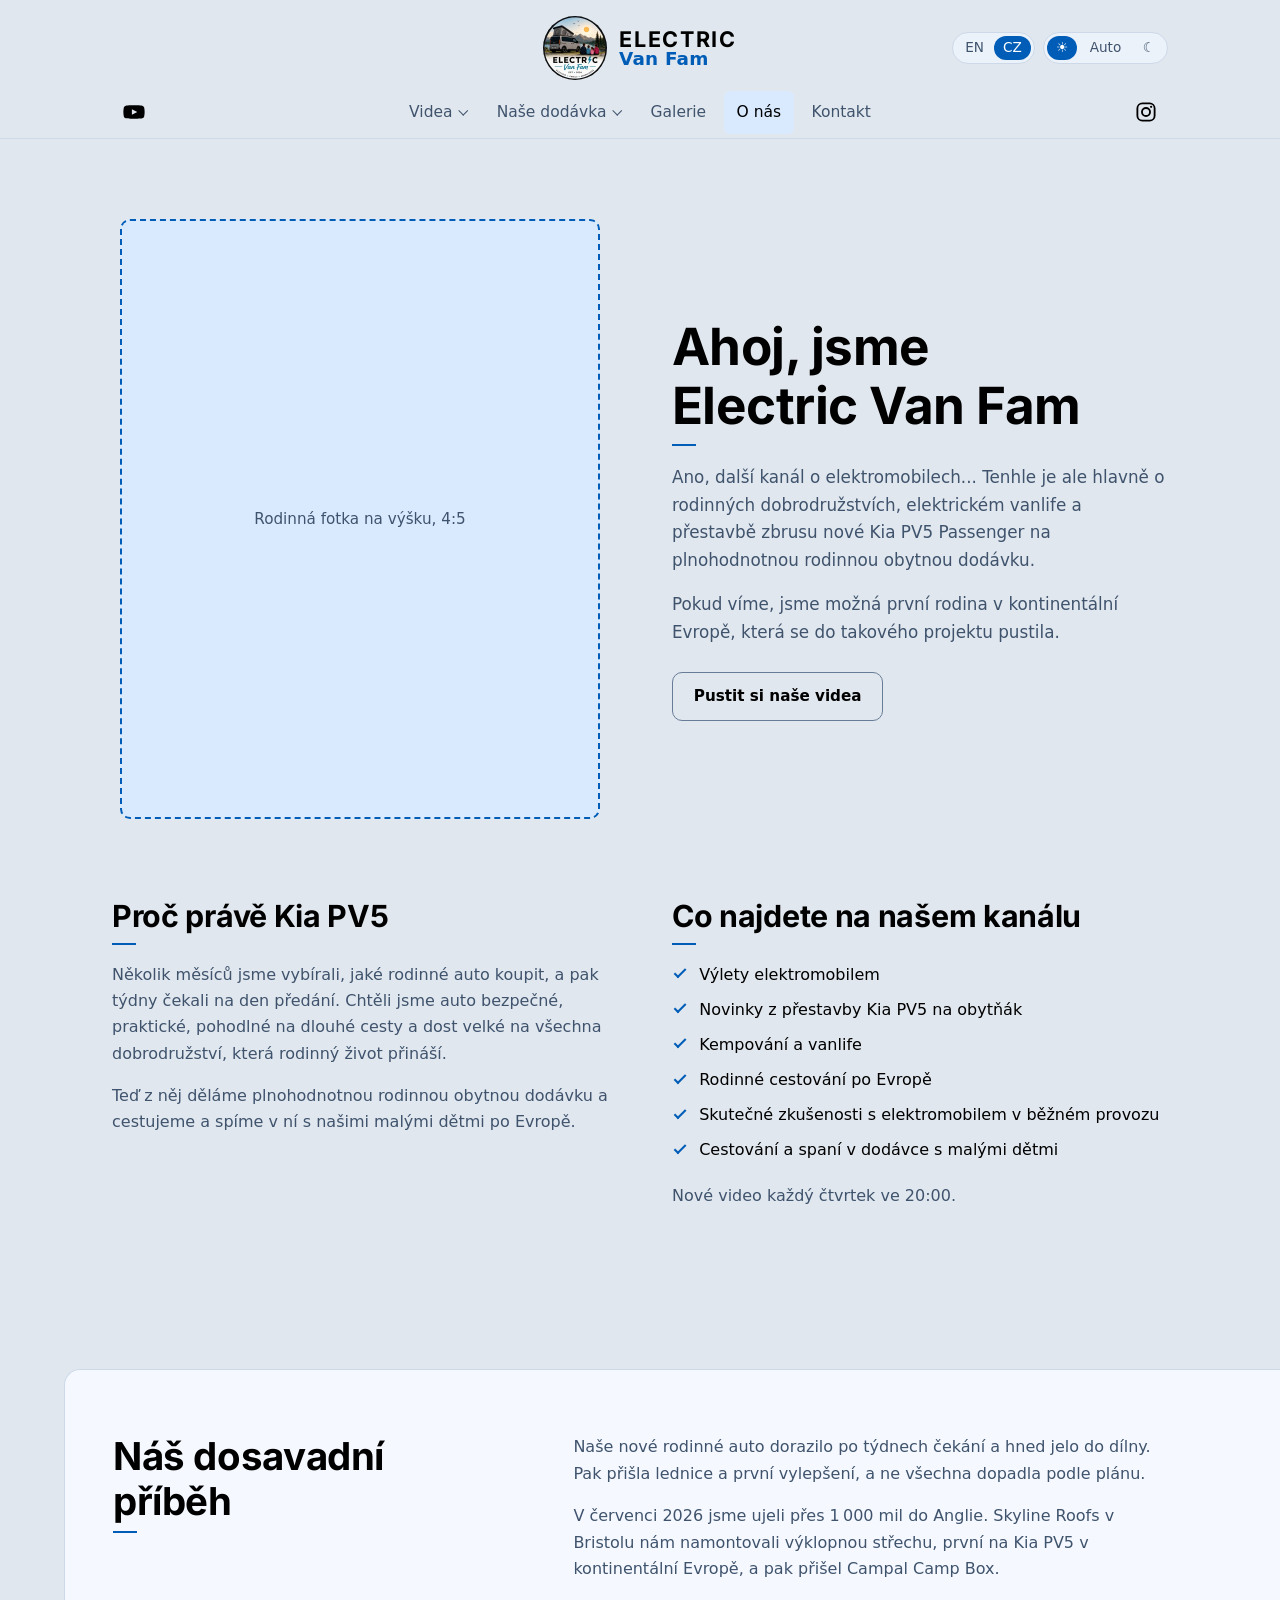
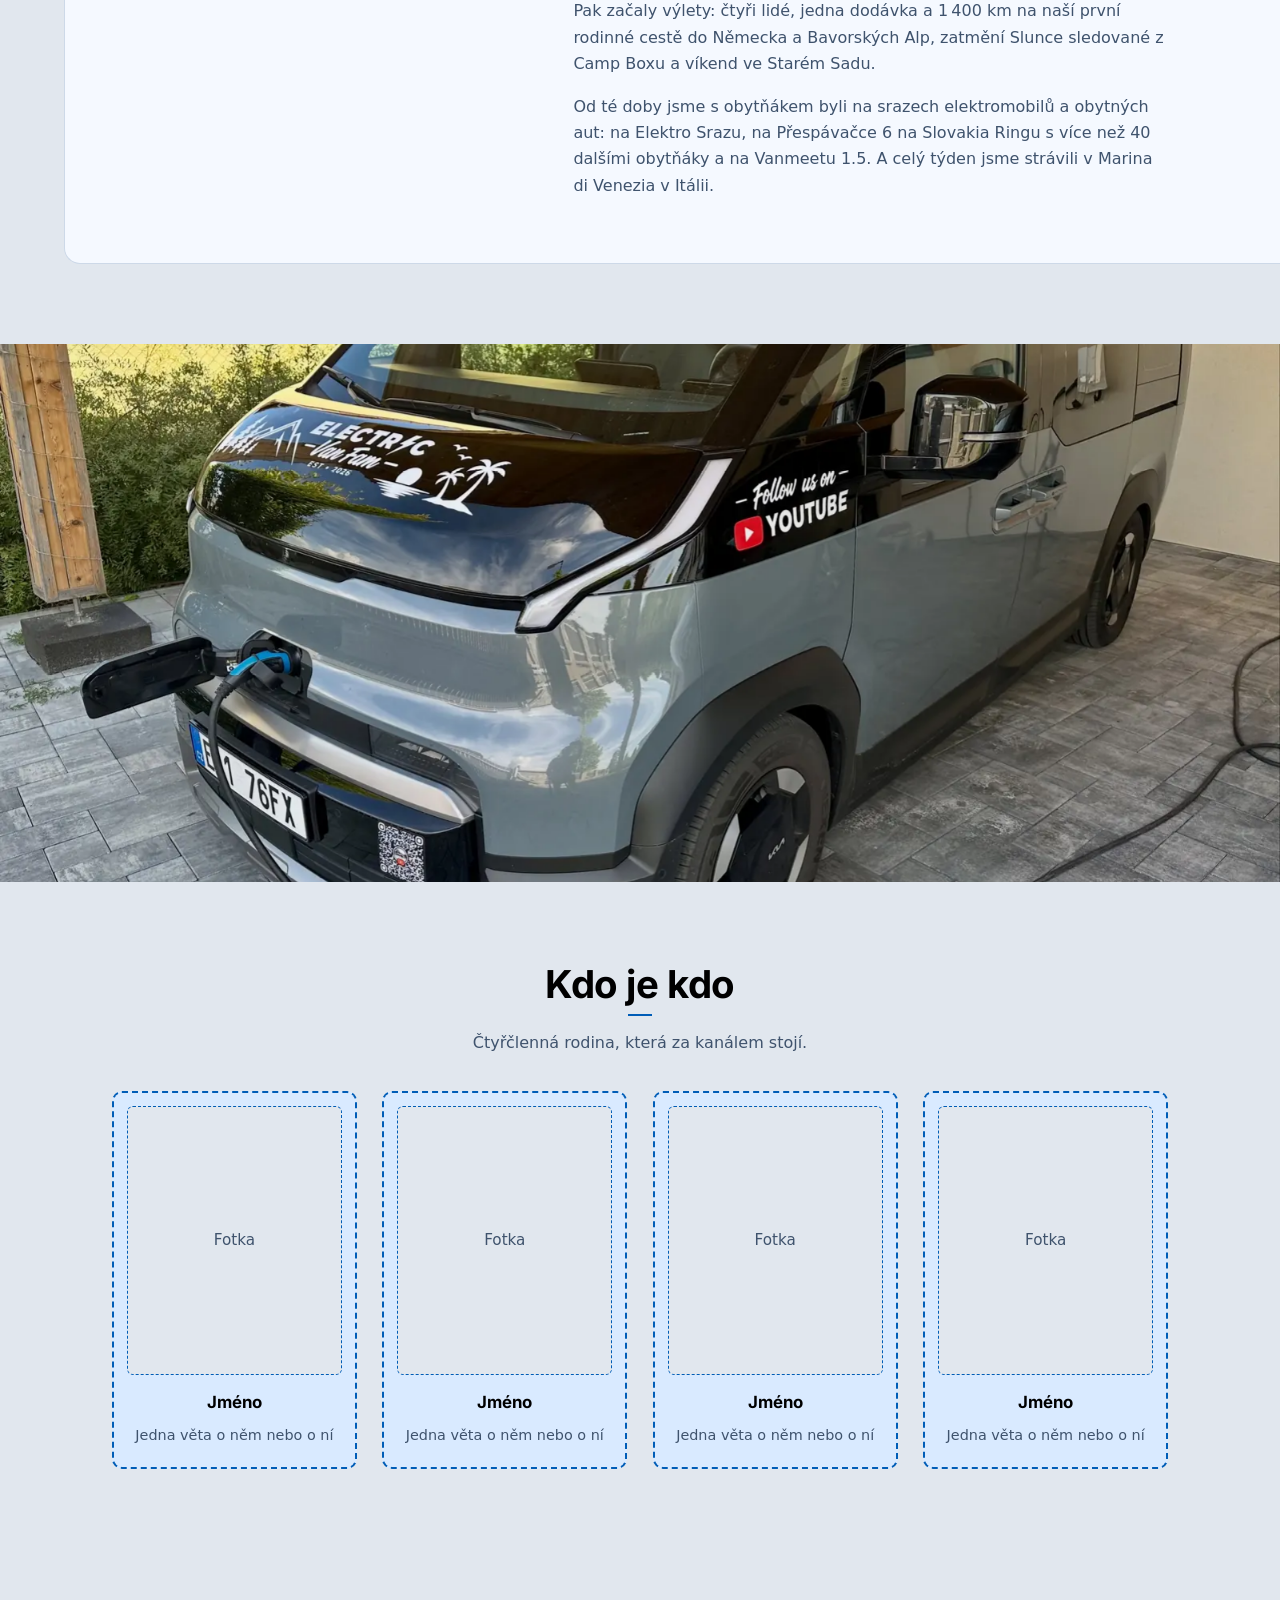
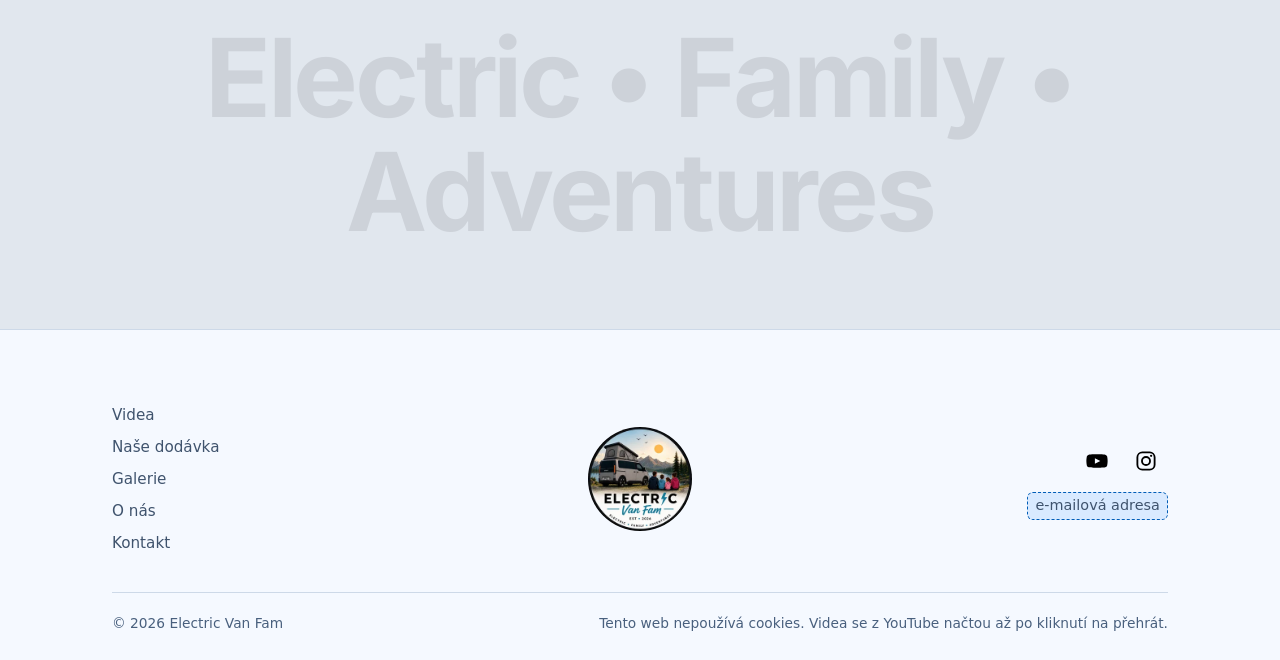
==== commit 830b51f6: "electric-van-web: deploy site/ of jakubdostal233/electric-van-web at 549c401" ====
--- a/electric-van-web/about.html
+++ b/electric-van-web/about.html
@@ -1,12 +1,12 @@
 <!DOCTYPE html>
-<html lang="en" data-theme="auto"
+<html lang="cs" data-theme="auto"
       data-title-en="About us - Electric Van Fam"
       data-title-cs="O nás - Electric Van Fam">
   <head>
     <meta charset="utf-8" />
     <meta name="robots" content="noindex" />
     <meta name="viewport" content="width=device-width, initial-scale=1" />
-    <title>About us - Electric Van Fam</title>
+    <title>O nás - Electric Van Fam</title>
     <meta name="description" content="We are the Electric Van Fam: a family of four converting a brand-new Kia PV5 Passenger into a family camper van, with electric road trips and camping across Europe." />
     <meta property="og:title" content="About us - Electric Van Fam" />
     <meta property="og:description" content="A family of four, a brand-new Kia PV5 and its camper conversion: who we are and what we share." />
@@ -23,6 +23,11 @@
         var q = new URLSearchParams(location.search);
         var ls = function (k) { try { return localStorage.getItem(k); } catch (e) { return null; } };
         d.setAttribute("data-theme", q.get("theme") || ls("pers-ui-theme") || "light");
+        // Czech is the default language; ?lang=en or a stored choice gives English.
+        var lang = q.get("lang") || ls("pers-ui-lang") || "cs";
+        lang = lang === "en" ? "en" : "cs";
+        d.setAttribute("data-lang", lang);
+        d.lang = lang;
         var tpl = q.get("template");
         if (tpl && /^(jdsign|aurora|bento|brutalist|devdark|scholarly)$/.test(tpl)) d.setAttribute("data-template", tpl);
       })();
--- a/electric-van-web/assets/site.css
+++ b/electric-van-web/assets/site.css
@@ -770,3 +770,10 @@
 .contact-form .botcheck { display: none !important; }
 .form-status { min-height: 1.4em; color: var(--text-muted); }
 .form-status.is-error { color: var(--text); font-weight: 600; }
+
+/* ---- language before (and without) JS ---------------------------------------
+   The head script sets html[data-lang] before the first paint, Czech by default;
+   site.js keeps it in step with lang.js. Without JS the attribute is missing and
+   Czech shows. lang.js's own rules then agree with these. */
+html:not([data-lang="en"]) .lang-en { display: none !important; }
+html[data-lang="en"] .lang-cs { display: none !important; }
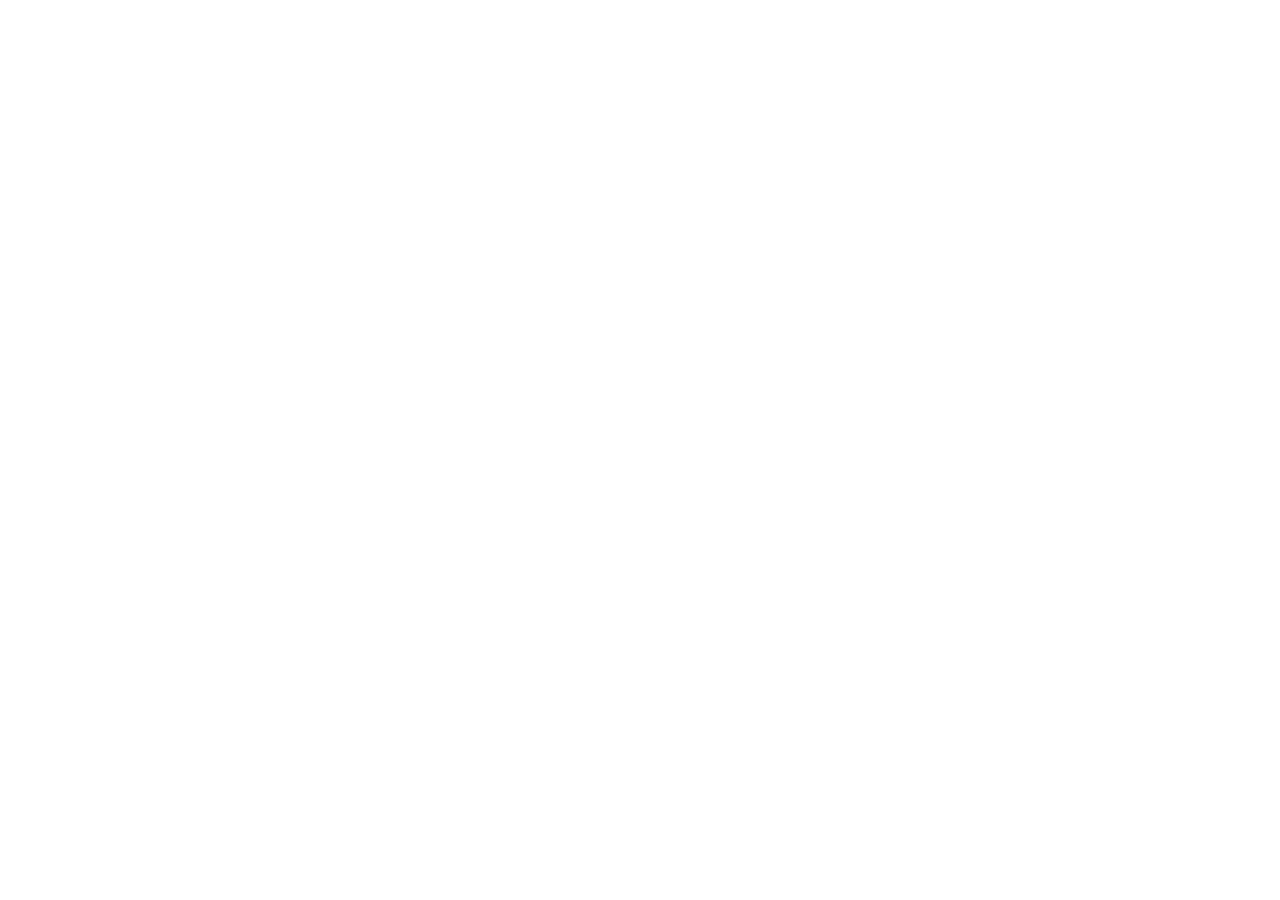
==== commit 547083e2: "electric-van-web: the site moved to electricvanfam.com - one redirect page per former page" ====
--- a/electric-van-web/about.html
+++ b/electric-van-web/about.html
@@ -1,283 +1,13 @@
 <!DOCTYPE html>
-<html lang="cs" data-theme="auto"
-      data-title-en="About us - Electric Van Fam"
-      data-title-cs="O nás - Electric Van Fam">
+<html lang="cs">
   <head>
     <meta charset="utf-8" />
-    <meta name="robots" content="noindex" />
-    <meta name="viewport" content="width=device-width, initial-scale=1" />
-    <title>O nás - Electric Van Fam</title>
-    <meta name="description" content="We are the Electric Van Fam: a family of four converting a brand-new Kia PV5 Passenger into a family camper van, with electric road trips and camping across Europe." />
-    <meta property="og:title" content="About us - Electric Van Fam" />
-    <meta property="og:description" content="A family of four, a brand-new Kia PV5 and its camper conversion: who we are and what we share." />
-    <meta property="og:type" content="website" />
-    <link rel="icon" href="assets/img/favicon-32.png" sizes="32x32" type="image/png" />
-    <link rel="apple-touch-icon" href="assets/img/apple-touch-icon-180.png" />
-
-    <!-- Resolve the theme BEFORE first paint; `preload` stops the first paint from animating.
-         ?theme=light|dark|auto, ?lang=en|cs and ?template=<family> deep-link a state. -->
-    <script>
-      (function () {
-        var d = document.documentElement;
-        d.classList.add("js", "preload");
-        var q = new URLSearchParams(location.search);
-        var ls = function (k) { try { return localStorage.getItem(k); } catch (e) { return null; } };
-        d.setAttribute("data-theme", q.get("theme") || ls("pers-ui-theme") || "light");
-        // Czech is the default language; ?lang=en or a stored choice gives English.
-        var lang = q.get("lang") || ls("pers-ui-lang") || "cs";
-        lang = lang === "en" ? "en" : "cs";
-        d.setAttribute("data-lang", lang);
-        d.lang = lang;
-        var tpl = q.get("template");
-        if (tpl && /^(jdsign|aurora|bento|brutalist|devdark|scholarly)$/.test(tpl)) d.setAttribute("data-template", tpl);
-      })();
-    </script>
-    <link rel="stylesheet" href="fonts/fonts.css" />
-    <link rel="stylesheet" href="core/base.css" />
-    <link rel="stylesheet" href="kits/site.css" />
-    <!-- The design family, jdsign (its accent matches the channel's brand blue): one template stylesheet, which imports its skin. -->
-    <link id="template-css" rel="stylesheet" href="templates/site/jdsign.css" />
-    <script>
-      (function () {
-        var t = document.documentElement.getAttribute("data-template");
-        if (t) document.getElementById("template-css").href = "templates/site/" + t + ".css";
-      })();
-    </script>
-    <link rel="stylesheet" href="assets/site.css" />
+    <title>Electric Van Fam</title>
+    <link rel="canonical" href="https://electricvanfam.com/about.html" />
+    <meta http-equiv="refresh" content="0; url=https://electricvanfam.com/about.html" />
+    <script>location.replace("https://electricvanfam.com/about.html" + location.search + location.hash);</script>
   </head>
   <body>
-    <!-- ===== chrome:icons (identical on every page) ===== -->
-    <svg width="0" height="0" style="position:absolute" aria-hidden="true" focusable="false">
-      <symbol id="i-youtube" viewBox="0 0 24 24"><path fill="currentColor" fill-rule="evenodd" d="M23.1 7.2a3 3 0 0 0-2.1-2.1C19.1 4.6 12 4.6 12 4.6s-7.1 0-9 .5A3 3 0 0 0 .9 7.2 31 31 0 0 0 .4 12c0 1.6.2 3.2.5 4.8A3 3 0 0 0 3 18.9c1.9.5 9 .5 9 .5s7.1 0 9-.5a3 3 0 0 0 2.1-2.1c.3-1.6.5-3.2.5-4.8s-.2-3.2-.5-4.8zM9.7 15.1V8.9l5.9 3.1-5.9 3.1z"/></symbol>
-      <symbol id="i-instagram" viewBox="0 0 24 24"><g fill="none" stroke="currentColor" stroke-width="2"><rect x="2.6" y="2.6" width="18.8" height="18.8" rx="5.4"/><circle cx="12" cy="12" r="4.4"/></g><circle cx="17.6" cy="6.4" r="1.25" fill="currentColor"/></symbol>
-      <symbol id="i-play" viewBox="0 0 24 24"><path fill="currentColor" d="M7 4.5v15l13-7.5z"/></symbol>
-      <symbol id="i-bolt" viewBox="0 0 24 24"><path fill="currentColor" d="M13.5 1.5 3.8 13.6h6.6l-1.6 8.9 10-12.6h-6.7z"/></symbol>
-      <symbol id="i-zoom" viewBox="0 0 24 24"><g fill="none" stroke="currentColor" stroke-width="2.2" stroke-linecap="round"><circle cx="10.5" cy="10.5" r="6.5"/><path d="M15.5 15.5 21 21M10.5 7.5v6M7.5 10.5h6"/></g></symbol>
-      <symbol id="i-menu" viewBox="0 0 24 24"><path fill="none" stroke="currentColor" stroke-width="2.2" stroke-linecap="round" d="M4 7h16M4 12h16M4 17h16"/></symbol>
-      <symbol id="i-x" viewBox="0 0 24 24"><path fill="none" stroke="currentColor" stroke-width="2.2" stroke-linecap="round" d="M6 6l12 12M18 6 6 18"/></symbol>
-      <symbol id="i-mail" viewBox="0 0 24 24"><g fill="none" stroke="currentColor" stroke-width="2" stroke-linejoin="round"><rect x="2.5" y="4.5" width="19" height="15" rx="2.5"/><path d="m3.5 6.5 8.5 6.5 8.5-6.5"/></g></symbol>
-    </svg>
-    <!-- ===== /chrome:icons ===== -->
-
-    <!-- ===== chrome:header (identical on every page except aria-current) ===== -->
-    <a class="skip-link" href="#main"><span class="lang-en">Skip to content</span><span class="lang-cs">Přejít na obsah</span></a>
-    <header class="site-header">
-      <div class="container header-top">
-        <a class="brand" href="index.html">
-          <img class="brand-badge" src="assets/img/logo-256.webp" width="64" height="64" alt="" />
-          <span class="brand-word"><span class="brand-top">Electric</span> <span class="brand-bottom">Van Fam</span></span>
-        </a>
-        <div class="header-controls">
-          <div id="lang-mount"></div>
-          <div id="theme-mount"></div>
-        </div>
-      </div>
-      <div class="container header-nav-row">
-        <span class="social-slot left">
-          <a class="icon-link" href="https://youtube.com/@electricvanfam?si=Grp4nOMV1Lf5DhQu" target="_blank" rel="noopener"
-             aria-label="Electric Van Fam on YouTube" data-aria-label-en="Electric Van Fam on YouTube" data-aria-label-cs="Electric Van Fam na YouTube"
-             title="YouTube"><svg aria-hidden="true"><use href="#i-youtube"/></svg></a>
-        </span>
-        <button class="menu-toggle" type="button" aria-expanded="false" aria-controls="site-menu" aria-label="Open menu">
-          <svg class="i-open" aria-hidden="true"><use href="#i-menu"/></svg>
-          <svg class="i-close" aria-hidden="true"><use href="#i-x"/></svg>
-        </button>
-        <nav class="site-nav" id="site-menu" aria-label="Main" data-aria-label-en="Main" data-aria-label-cs="Hlavní">
-          <ul>
-            <li class="has-sub"><a href="videos.html"><span class="lang-en">Videos</span><span class="lang-cs">Videa</span></a>
-              <ul class="sub">
-                <li><a href="videos.html#episodes"><span class="lang-en">Episodes</span><span class="lang-cs">Díly</span></a></li>
-                <li><a href="videos.html#shorts"><span class="lang-en">Shorts</span><span class="lang-cs">Shorts</span></a></li>
-                <li><a href="videos.html#playlists"><span class="lang-en">Playlists</span><span class="lang-cs">Playlisty</span></a></li>
-              </ul>
-            </li>
-            <li class="has-sub"><a href="van.html"><span class="lang-en">Our van</span><span class="lang-cs">Naše dodávka</span></a>
-              <ul class="sub">
-                <li><a href="van.html#build"><span class="lang-en">The build</span><span class="lang-cs">Přestavba</span></a></li>
-                <li><a href="van.html#gear"><span class="lang-en">Gear &amp; partners</span><span class="lang-cs">Vybavení a partneři</span></a></li>
-                <li><a href="van.html#faq"><span class="lang-en">Questions</span><span class="lang-cs">Otázky</span></a></li>
-              </ul>
-            </li>
-            <li><a href="gallery.html"><span class="lang-en">Gallery</span><span class="lang-cs">Galerie</span></a></li>
-            <li><a href="about.html" aria-current="page"><span class="lang-en">About us</span><span class="lang-cs">O nás</span></a></li>
-            <li><a href="contact.html"><span class="lang-en">Contact</span><span class="lang-cs">Kontakt</span></a></li>
-          </ul>
-        </nav>
-        <span class="social-slot right">
-          <a class="icon-link" href="https://instagram.com/electric.van.fam?xtok=amt4czhjMHRxbmlt" target="_blank" rel="noopener"
-             aria-label="Electric Van Fam on Instagram" data-aria-label-en="Electric Van Fam on Instagram" data-aria-label-cs="Electric Van Fam na Instagramu"
-             title="Instagram"><svg aria-hidden="true"><use href="#i-instagram"/></svg></a>
-        </span>
-      </div>
-    </header>
-    <!-- ===== /chrome:header ===== -->
-
-    <main id="main">
-      <!-- ================= TWO-COLUMN INTRO ================= -->
-      <section class="section about-intro" aria-labelledby="page-title">
-        <div class="container intro-2col">
-          <div class="intro-media">
-            <!-- TODO(owner): a family photo for the About page, portrait 4:5, at least 1200 px wide -->
-            <div class="todo-block intro-photo"><span class="lang-en">Family photo, portrait 4:5</span><span class="lang-cs">Rodinná fotka na výšku, 4:5</span></div>
-          </div>
-          <div class="intro-text">
-            <h1 id="page-title"><span class="lang-en">Hi, we're the Electric Van Fam</span><span class="lang-cs">Ahoj, jsme Electric Van Fam</span></h1>
-            <div class="lang-en">
-              <p>Yes, it's another EV channel... But this one is all about family adventures, electric vanlife, and the conversion of a brand-new Kia PV5 Passenger into a fully capable family camper van.</p>
-              <p>As far as we know, we may be the first family in continental Europe taking on a project like this.</p>
-            </div>
-            <div class="lang-cs">
-              <p>Ano, další kanál o elektromobilech... Tenhle je ale hlavně o rodinných dobrodružstvích, elektrickém vanlife a přestavbě zbrusu nové Kia PV5 Passenger na plnohodnotnou rodinnou obytnou dodávku.</p>
-              <p>Pokud víme, jsme možná první rodina v kontinentální Evropě, která se do takového projektu pustila.</p>
-            </div>
-            <a class="btn btn-ghost" href="videos.html"><span class="lang-en">Watch our videos</span><span class="lang-cs">Pustit si naše videa</span></a>
-          </div>
-        </div>
-      </section>
-
-      <!-- ================= TWO TEXT COLUMNS ================= -->
-      <section class="section" aria-label="Why a Kia PV5, and what is on our channel" data-aria-label-en="Why a Kia PV5, and what is on our channel" data-aria-label-cs="Proč Kia PV5 a co je na našem kanálu">
-        <div class="container text-cols">
-          <div class="text-col reveal">
-            <h2><span class="lang-en">Why a Kia PV5</span><span class="lang-cs">Proč právě Kia PV5</span></h2>
-            <div class="lang-en">
-              <p>We spent months trying to figure out what kind of family car to buy, and then weeks waiting for the delivery day. We wanted something safe, practical, comfortable for long trips, and big enough for all the adventures that come with family life.</p>
-              <p>Now we are converting it into a fully capable family camper van, and travelling and sleeping in it with our young children across Europe.</p>
-            </div>
-            <div class="lang-cs">
-              <p>Několik měsíců jsme vybírali, jaké rodinné auto koupit, a pak týdny čekali na den předání. Chtěli jsme auto bezpečné, praktické, pohodlné na dlouhé cesty a dost velké na všechna dobrodružství, která rodinný život přináší.</p>
-              <p>Teď z něj děláme plnohodnotnou rodinnou obytnou dodávku a cestujeme a spíme v ní s našimi malými dětmi po Evropě.</p>
-            </div>
-          </div>
-          <div class="text-col reveal">
-            <h2><span class="lang-en">What you find on our channel</span><span class="lang-cs">Co najdete na našem kanálu</span></h2>
-            <ul class="tick-list lang-en">
-              <li>Electric vehicle road trips</li>
-              <li>Kia PV5 camper conversion updates</li>
-              <li>Camping and vanlife adventures</li>
-              <li>Family travel across Europe</li>
-              <li>Real-world EV ownership experiences</li>
-              <li>Traveling and sleeping in a van with young children</li>
-            </ul>
-            <ul class="tick-list lang-cs">
-              <li>Výlety elektromobilem</li>
-              <li>Novinky z přestavby Kia PV5 na obytňák</li>
-              <li>Kempování a vanlife</li>
-              <li>Rodinné cestování po Evropě</li>
-              <li>Skutečné zkušenosti s elektromobilem v běžném provozu</li>
-              <li>Cestování a spaní v dodávce s malými dětmi</li>
-            </ul>
-            <p class="lang-en">A new video every Thursday at 8 pm Czech time.</p>
-            <p class="lang-cs">Nové video každý čtvrtek ve 20:00.</p>
-          </div>
-        </div>
-      </section>
-
-      <!-- ================= OFFSET BOX: OUR STORY ================= -->
-      <section class="offset-wrap" aria-labelledby="story-title">
-        <div class="offset-box">
-          <div class="offset-inner text-split">
-            <div class="offset-text reveal">
-              <h2 id="story-title"><span class="lang-en">Our story so far</span><span class="lang-cs">Náš dosavadní příběh</span></h2>
-            </div>
-            <div class="offset-text reveal">
-              <div class="lang-en">
-                <p>Our new family car came home after weeks of waiting and went straight to a workshop. A fridge followed, then the first upgrades, and not all of them worked as expected.</p>
-                <p>In July 2026 we drove over 1&#8239;000 miles to England. Skyline Roofs in Bristol fitted our pop-top roof, the first on a Kia PV5 in continental Europe, and the Campal Camp Box followed.</p>
-                <p>Then the trips began: 4 people, 1 van and 1&#8239;400 km on our first family road trip to Germany and the Bavarian Alps, a solar eclipse watched from our Camp Box, and a weekend at Starý Sad in Czechia.</p>
-                <p>Since then we have taken the camper to EV and campervan events: Elektro Sraz, Přespávačka 6 at the Slovakia Ring with more than 40 other campervans, and Vanmeet 1.5. We also spent a full week at Marina di Venezia in Italy.</p>
-              </div>
-              <div class="lang-cs">
-                <p>Naše nové rodinné auto dorazilo po týdnech čekání a hned jelo do dílny. Pak přišla lednice a první vylepšení, a ne všechna dopadla podle plánu.</p>
-                <p>V červenci 2026 jsme ujeli přes 1&#8239;000 mil do Anglie. Skyline Roofs v Bristolu nám namontovali výklopnou střechu, první na Kia PV5 v kontinentální Evropě, a pak přišel Campal Camp Box.</p>
-                <p>Pak začaly výlety: čtyři lidé, jedna dodávka a 1&#8239;400 km na naší první rodinné cestě do Německa a Bavorských Alp, zatmění Slunce sledované z Camp Boxu a víkend ve Starém Sadu.</p>
-                <p>Od té doby jsme s obytňákem byli na srazech elektromobilů a obytných aut: na Elektro Srazu, na Přespávačce 6 na Slovakia Ringu s více než 40 dalšími obytňáky a na Vanmeetu 1.5. A celý týden jsme strávili v Marina di Venezia v Itálii.</p>
-              </div>
-            </div>
-          </div>
-        </div>
-      </section>
-
-      <!-- ================= PARALLAX BAND ================= -->
-      <div class="band" aria-hidden="true">
-        <img src="assets/img/ig/DdPMs1oCEB_-1600.webp"
-             srcset="assets/img/ig/DdPMs1oCEB_-800.webp 800w, assets/img/ig/DdPMs1oCEB_-1600.webp 1600w, assets/img/ig/DdPMs1oCEB_-2400.webp 2400w"
-             sizes="100vw" alt="" loading="lazy" />
-      </div>
-
-      <!-- ================= WHO'S WHO ================= -->
-      <section class="section" aria-labelledby="who-title">
-        <div class="container">
-          <div class="section-head center">
-            <h2 id="who-title"><span class="lang-en">Who's who</span><span class="lang-cs">Kdo je kdo</span></h2>
-            <p class="lang-en">The family of four behind the channel.</p>
-            <p class="lang-cs">Čtyřčlenná rodina, která za kanálem stojí.</p>
-          </div>
-          <div class="people-grid">
-            <!-- TODO(owner): family member 1 - a portrait photo (4:5), the first name and one line about them -->
-            <div class="todo-block person-card">
-              <span class="person-photo"><span class="lang-en">Photo</span><span class="lang-cs">Fotka</span></span>
-              <strong class="person-name"><span class="lang-en">Name</span><span class="lang-cs">Jméno</span></strong>
-              <span class="person-line"><span class="lang-en">One line about them</span><span class="lang-cs">Jedna věta o něm nebo o ní</span></span>
-            </div>
-            <!-- TODO(owner): family member 2 - a portrait photo (4:5), the first name and one line about them -->
-            <div class="todo-block person-card">
-              <span class="person-photo"><span class="lang-en">Photo</span><span class="lang-cs">Fotka</span></span>
-              <strong class="person-name"><span class="lang-en">Name</span><span class="lang-cs">Jméno</span></strong>
-              <span class="person-line"><span class="lang-en">One line about them</span><span class="lang-cs">Jedna věta o něm nebo o ní</span></span>
-            </div>
-            <!-- TODO(owner): family member 3 - a portrait photo (4:5), the first name and one line about them -->
-            <div class="todo-block person-card">
-              <span class="person-photo"><span class="lang-en">Photo</span><span class="lang-cs">Fotka</span></span>
-              <strong class="person-name"><span class="lang-en">Name</span><span class="lang-cs">Jméno</span></strong>
-              <span class="person-line"><span class="lang-en">One line about them</span><span class="lang-cs">Jedna věta o něm nebo o ní</span></span>
-            </div>
-            <!-- TODO(owner): family member 4 - a portrait photo (4:5), the first name and one line about them -->
-            <div class="todo-block person-card">
-              <span class="person-photo"><span class="lang-en">Photo</span><span class="lang-cs">Fotka</span></span>
-              <strong class="person-name"><span class="lang-en">Name</span><span class="lang-cs">Jméno</span></strong>
-              <span class="person-line"><span class="lang-en">One line about them</span><span class="lang-cs">Jedna věta o něm nebo o ní</span></span>
-            </div>
-          </div>
-        </div>
-      </section>
-
-      <!-- ================= GIANT TAGLINE ================= -->
-      <div class="tagline-giant" aria-hidden="true"><p>Electric • Family • Adventures</p></div>
-    </main>
-
-    <!-- ===== chrome:footer (identical on every page) ===== -->
-    <footer class="site-footer">
-      <div class="container">
-        <div class="footer-cols">
-          <ul class="footer-nav">
-            <li><a href="videos.html"><span class="lang-en">Videos</span><span class="lang-cs">Videa</span></a></li>
-            <li><a href="van.html"><span class="lang-en">Our van</span><span class="lang-cs">Naše dodávka</span></a></li>
-            <li><a href="gallery.html"><span class="lang-en">Gallery</span><span class="lang-cs">Galerie</span></a></li>
-            <li><a href="about.html"><span class="lang-en">About us</span><span class="lang-cs">O nás</span></a></li>
-            <li><a href="contact.html"><span class="lang-en">Contact</span><span class="lang-cs">Kontakt</span></a></li>
-          </ul>
-          <div class="footer-logo"><img src="assets/img/logo-256.webp" width="104" height="104" loading="lazy" alt="Electric Van Fam" /></div>
-          <div class="footer-contact">
-            <div class="socials">
-              <a class="icon-link" href="https://youtube.com/@electricvanfam?si=Grp4nOMV1Lf5DhQu" target="_blank" rel="noopener" aria-label="YouTube"><svg aria-hidden="true"><use href="#i-youtube"/></svg></a>
-              <a class="icon-link" href="https://instagram.com/electric.van.fam?xtok=amt4czhjMHRxbmlt" target="_blank" rel="noopener" aria-label="Instagram"><svg aria-hidden="true"><use href="#i-instagram"/></svg></a>
-            </div>
-            <!-- TODO(owner): the family's public e-mail address -->
-            <span class="todo"><span class="lang-en">e-mail address</span><span class="lang-cs">e-mailová adresa</span></span>
-          </div>
-        </div>
-        <div class="footer-bottom">
-          <p>© 2026 Electric Van Fam</p>
-          <p class="lang-en">This site sets no cookies. Videos load from YouTube only when you press play.</p>
-          <p class="lang-cs">Tento web nepoužívá cookies. Videa se z YouTube načtou až po kliknutí na přehrát.</p>
-        </div>
-      </div>
-    </footer>
-    <!-- ===== /chrome:footer ===== -->
-
-    <script src="core/theme.js"></script>
-    <script src="core/lang.js"></script>
-    <script src="assets/site.js"></script>
+    <p>Electric Van Fam: <a href="https://electricvanfam.com/about.html">https://electricvanfam.com/about.html</a></p>
   </body>
 </html>
